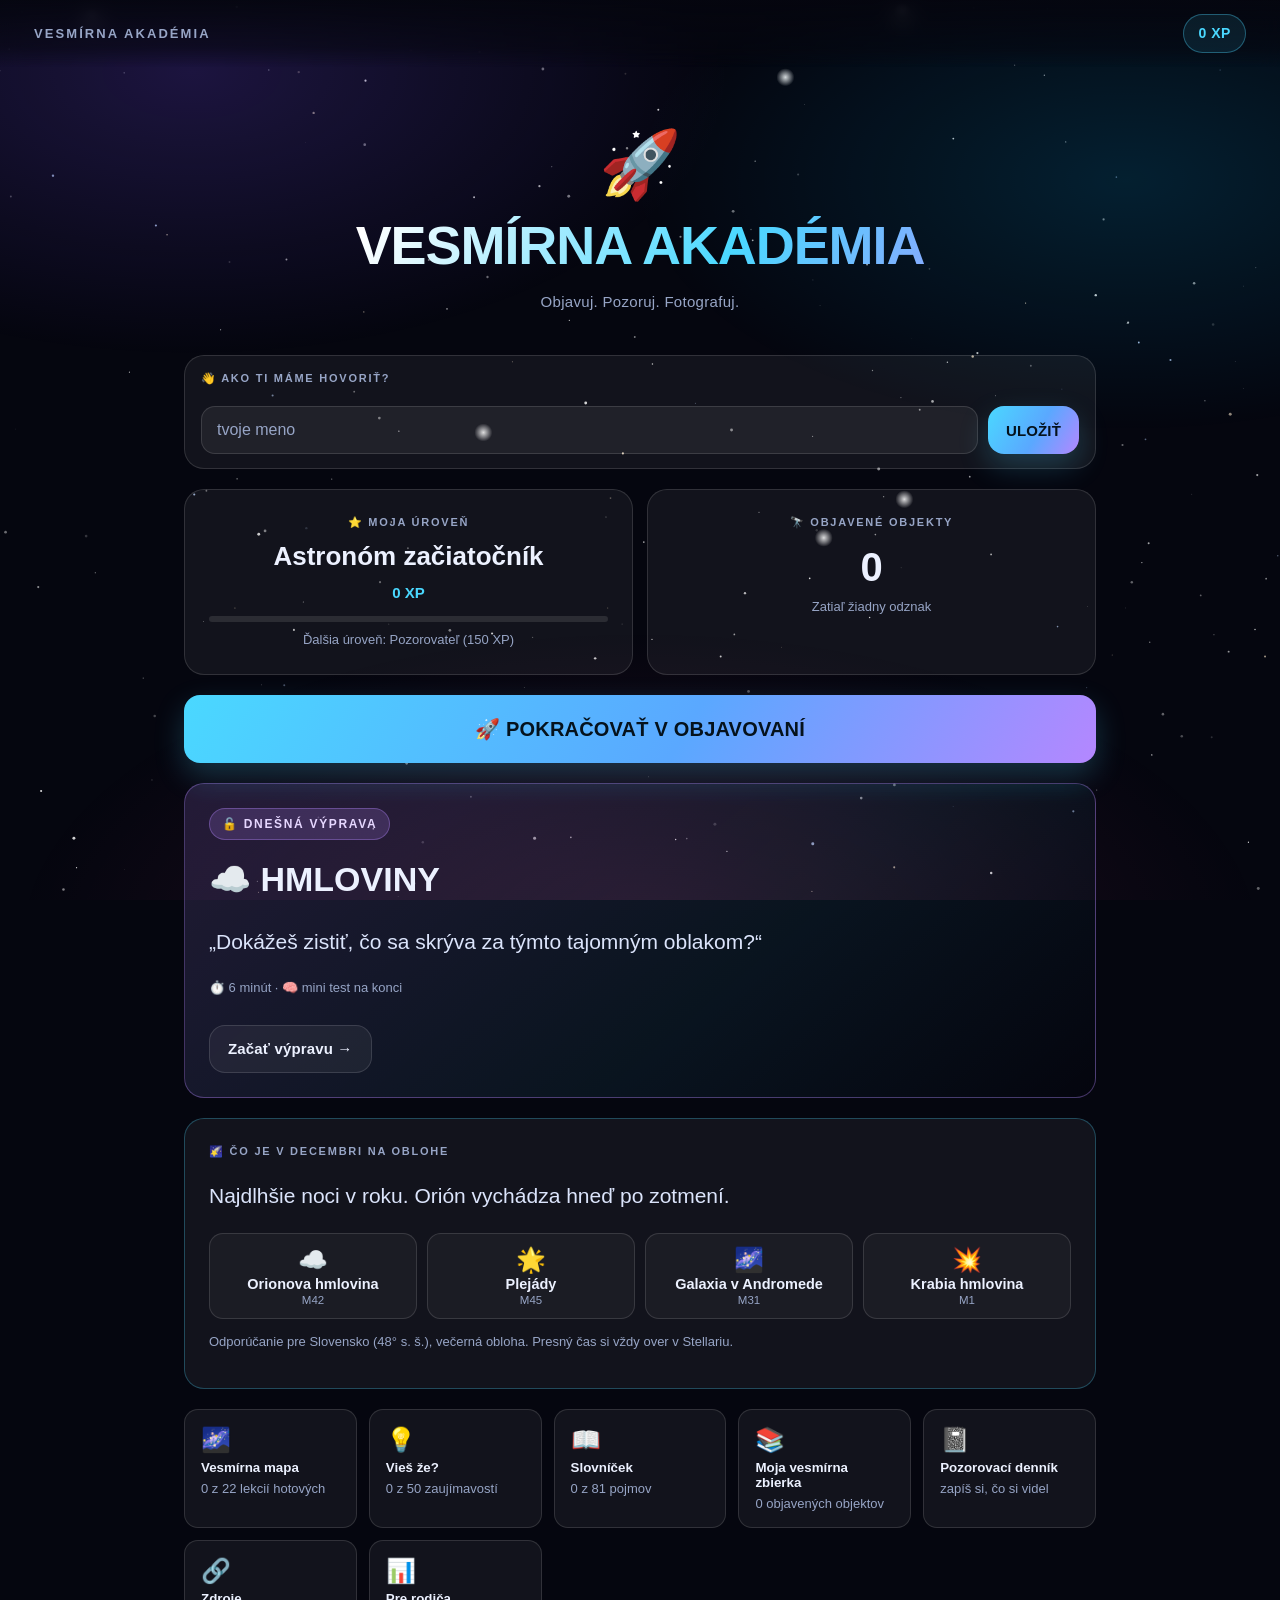
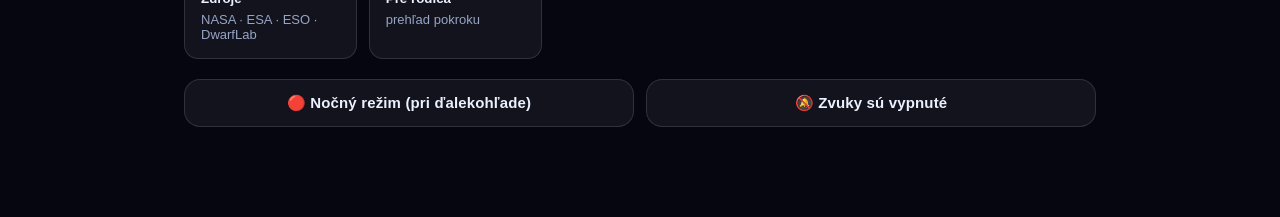
==== index.html @ 374ad366 "Add files via upload" ====
<!DOCTYPE html>
<html lang="sk">
<head>
  <meta charset="UTF-8">
  <meta name="viewport" content="width=device-width, initial-scale=1, viewport-fit=cover">
  <meta name="theme-color" content="#060812">
  <title>🚀 Vesmírna akadémia</title>
  <link rel="stylesheet" href="style.css">
  <link rel="icon" href="data:image/svg+xml,<svg xmlns='http://www.w3.org/2000/svg' viewBox='0 0 100 100'><text y='.9em' font-size='90'>🚀</text></svg>">
</head>
<body>

  <!-- Hviezdne pozadie (kreslí sa raz, výkonovo nenáročné) -->
  <canvas id="starfield" aria-hidden="true"></canvas>
  <div class="nebula-glow" aria-hidden="true"></div>

  <!-- Horná lišta -->
  <header class="topbar" id="topbar">
    <button class="topbar__back" id="btnBack" aria-label="Späť">←</button>
    <div class="topbar__title" id="topbarTitle">VESMÍRNA AKADÉMIA</div>
    <div class="topbar__xp" id="topbarXp"><span id="topbarXpValue">0</span> XP</div>
  </header>

  <!-- Progress bar lekcie -->
  <div class="progress" id="progress" hidden>
    <div class="progress__fill" id="progressFill"></div>
  </div>

  <!-- Sem sa vykresľujú všetky obrazovky -->
  <main id="app"></main>

  <!-- Vrstva pre odznaky / oznámenia -->
  <div id="overlay" class="overlay" hidden></div>
  <div id="toasts" class="toasts" aria-live="polite"></div>

  <!-- Dáta (obsah) -->
  <script src="data/images.js"></script>
  <script src="data/objects.js"></script>
  <script src="data/facts.js"></script>
  <script src="data/terms.js"></script>
  <script src="data/sims.js"></script>
  <script src="data/lessons.js"></script>
  <!-- Aplikácia (logika) -->
  <script src="sim-engine.js"></script>
  <script src="app.js"></script>
</body>
</html>
---- style.css ----
/* =============================================================================
   VESMÍRNA AKADÉMIA – štýly
   Sekcie: 1) základ  2) pozadie  3) lišta  4) komponenty  5) obrazovky
           6) animácie  7) responzivita
   ========================================================================== */

/* ------------------------------ 1) ZÁKLAD -------------------------------- */
:root{
  --bg:        #05060f;
  --bg-2:      #0a1024;
  --panel:     rgba(255,255,255,.055);
  --panel-2:   rgba(255,255,255,.09);
  --stroke:    rgba(255,255,255,.13);
  --stroke-2:  rgba(255,255,255,.28);
  --text:      #ecf1ff;
  --muted:     #97a5c6;
  --accent:    #4ad8ff;
  --accent-2:  #b487ff;
  --pink:      #ff6aa8;
  --good:      #48e08a;
  --warn:      #ffb454;
  --radius:    20px;
  --radius-sm: 14px;
  --shadow:    0 18px 50px rgba(0,0,0,.55);
  --font: "Inter", "SF Pro Display", -apple-system, BlinkMacSystemFont, "Segoe UI",
          "Helvetica Neue", Arial, sans-serif;
}

*{ box-sizing:border-box; }
html,body{ margin:0; padding:0; }
html{ -webkit-text-size-adjust:100%; }

body{
  min-height:100vh;
  background:var(--bg);
  color:var(--text);
  font-family:var(--font);
  font-size:17px;
  line-height:1.5;
  -webkit-font-smoothing:antialiased;
  overflow-x:hidden;
}

button{ font-family:inherit; color:inherit; cursor:pointer; }
img{ max-width:100%; display:block; }

/* ------------------------------ 2) POZADIE ------------------------------- */
#starfield{
  position:fixed; inset:0; width:100%; height:100%;
  z-index:-2; pointer-events:none;
}
.nebula-glow{
  position:fixed; inset:0; z-index:-1; pointer-events:none;
  background:
    radial-gradient(60% 45% at 15% 8%,  rgba(120,80,255,.20), transparent 70%),
    radial-gradient(55% 40% at 88% 20%, rgba(0,190,255,.14),  transparent 70%),
    radial-gradient(70% 50% at 50% 105%,rgba(255,80,160,.13), transparent 70%);
  animation:glowDrift 24s ease-in-out infinite alternate;
}
@keyframes glowDrift{ from{ transform:translate3d(0,0,0) } to{ transform:translate3d(0,-18px,0) } }

/* ------------------------------ 3) LIŠTA -------------------------------- */
.topbar{
  position:sticky; top:0; z-index:30;
  display:flex; align-items:center; gap:12px;
  padding:14px clamp(16px,4vw,34px);
  background:linear-gradient(180deg, rgba(5,6,15,.92), rgba(5,6,15,.55) 70%, transparent);
  backdrop-filter:blur(10px);
}
.topbar__back{
  width:40px; height:40px; flex:0 0 auto;
  border:1px solid var(--stroke); border-radius:12px;
  background:var(--panel); font-size:19px; line-height:1;
  transition:transform .15s ease, background .15s ease;
}
.topbar__back:hover{ background:var(--panel-2); transform:translateX(-2px); }
.topbar__back[hidden]{ display:none; }
.topbar__title{
  flex:1 1 auto; font-size:13px; font-weight:700;
  letter-spacing:.16em; color:var(--muted); text-transform:uppercase;
  white-space:nowrap; overflow:hidden; text-overflow:ellipsis;
}
.topbar__xp{
  flex:0 0 auto; font-weight:800; font-size:14px; letter-spacing:.04em;
  padding:8px 14px; border-radius:999px;
  border:1px solid rgba(74,216,255,.35);
  background:rgba(74,216,255,.10); color:var(--accent);
}
.topbar__xp.pop{ animation:xpPop .55s cubic-bezier(.2,1.6,.4,1); }
@keyframes xpPop{ 0%{transform:scale(1)} 40%{transform:scale(1.22)} 100%{transform:scale(1)} }

.progress{
  position:sticky; top:68px; z-index:29;
  height:4px; margin:0 clamp(16px,4vw,34px) 6px;
  background:rgba(255,255,255,.09); border-radius:999px; overflow:hidden;
}
.progress__fill{
  height:100%; width:0;
  background:linear-gradient(90deg,var(--accent),var(--accent-2));
  border-radius:999px; transition:width .45s cubic-bezier(.4,0,.2,1);
}

/* ------------------------------ 4) LAYOUT ------------------------------- */
#app{
  max-width:980px; margin:0 auto;
  padding:8px clamp(16px,4vw,34px) 90px;
}
.screen{ animation:screenIn .45s cubic-bezier(.2,.8,.2,1) both; }
@keyframes screenIn{ from{opacity:0; transform:translateY(18px)} to{opacity:1; transform:none} }

.stack{ display:grid; gap:20px; }
.center{ text-align:center; }

/* --- typografia --- */
h1,h2,h3{ margin:0; line-height:1.15; }
.h-hero{
  font-size:clamp(30px,6.5vw,54px); font-weight:900; letter-spacing:-.02em;
  background:linear-gradient(120deg,#fff 20%,var(--accent) 60%,var(--accent-2));
  -webkit-background-clip:text; background-clip:text; color:transparent;
}
.h-step{ font-size:clamp(23px,4.6vw,34px); font-weight:800; letter-spacing:-.01em; }
.sub{ color:var(--muted); font-size:15px; letter-spacing:.02em; }
.lead{ font-size:clamp(17px,2.4vw,21px); color:#dbe4fb; }
.eyebrow{
  font-size:12px; font-weight:800; letter-spacing:.2em; text-transform:uppercase;
  color:var(--accent);
}

/* --- panel / karta --- */
.panel{
  background:var(--panel); border:1px solid var(--stroke);
  border-radius:var(--radius); padding:clamp(16px,3vw,24px);
  backdrop-filter:blur(8px);
}
.panel--tight{ padding:14px 16px; }

/* --- tlačidlá --- */
.btn{
  display:inline-flex; align-items:center; justify-content:center; gap:10px;
  width:100%; min-height:60px; padding:16px 22px;
  font-size:17px; font-weight:800; letter-spacing:.01em;
  border:0; border-radius:16px;
  background:linear-gradient(120deg,var(--accent),#5aa8ff 55%,var(--accent-2));
  color:#05121c;
  box-shadow:0 12px 30px rgba(74,216,255,.22);
  transition:transform .15s ease, box-shadow .2s ease, filter .2s ease;
}
.btn:hover{ transform:translateY(-2px); box-shadow:0 16px 38px rgba(74,216,255,.32); }
.btn:active{ transform:translateY(0) scale(.99); }
.btn--ghost{
  background:var(--panel); color:var(--text);
  border:1px solid var(--stroke); box-shadow:none;
}
.btn--ghost:hover{ background:var(--panel-2); box-shadow:none; }
.btn--small{ min-height:48px; font-size:15px; padding:12px 18px; width:auto; }
.btn--wide{ font-size:clamp(17px,2.4vw,20px); min-height:68px; }

/* --- odpoveďové tlačidlá --- */
.answers{ display:grid; gap:12px; }
.answers--2{ grid-template-columns:1fr 1fr; }
@media (max-width:520px){ .answers--2{ grid-template-columns:1fr; } }
.answer{
  display:flex; align-items:center; gap:14px; text-align:left;
  width:100%; min-height:66px; padding:14px 18px;
  border:1.5px solid var(--stroke); border-radius:var(--radius-sm);
  background:var(--panel); font-size:17px; font-weight:600;
  transition:transform .14s ease, border-color .2s, background .2s;
}
.answer:hover:not(.is-locked){ transform:translateY(-2px); border-color:var(--stroke-2); background:var(--panel-2); }
.answer__icon{ font-size:26px; line-height:1; }
.answer.is-correct{ border-color:rgba(72,224,138,.85); background:rgba(72,224,138,.14); }
.answer.is-wrong{ border-color:rgba(255,110,110,.8); background:rgba(255,110,110,.12); animation:shake .38s; }
.answer.is-locked{ cursor:default; }
.answer.is-dim{ opacity:.45; }
@keyframes shake{
  0%,100%{transform:translateX(0)} 25%{transform:translateX(-7px)}
  50%{transform:translateX(6px)} 75%{transform:translateX(-3px)}
}

/* --- fotografia + credit --- */
.photo{
  position:relative; margin:0; overflow:hidden;
  border-radius:var(--radius); border:1px solid var(--stroke);
  background:#05070f; aspect-ratio:16/10;
  width:100%; margin-inline:auto;
  max-height:min(52vh,470px);          /* aby fotka nezabrala celú obrazovku */
  box-shadow:var(--shadow);
}
.photo svg, .photo img{
  position:absolute; inset:0; width:100%; height:100%; object-fit:cover;
}
.photo img{ opacity:0; transition:opacity .6s ease; }
.photo.has-photo img{ opacity:1; }
.photo--tall{ aspect-ratio:4/3; }
.photo--square{ aspect-ratio:1/1; }
.photo__credit{
  position:absolute; left:0; right:0; bottom:0; z-index:2;
  padding:22px 14px 9px; font-size:11px; line-height:1.35; color:#b9c6e4;
  background:linear-gradient(transparent, rgba(3,5,12,.85));
  text-align:right;
}
.photo__credit a{ color:#cfe0ff; text-decoration:none; border-bottom:1px dotted rgba(255,255,255,.4); }
/* credit patrí len skutočnej fotografii; inak označíme obrázok ako ilustráciu */
.photo__credit{ display:none; }
.photo.has-photo .photo__credit{ display:block; }
.photo__illu{
  position:absolute; right:10px; bottom:8px; z-index:2;
  font-size:10.5px; letter-spacing:.08em; text-transform:uppercase; color:#7f8ca8;
}
.photo.has-photo .photo__illu{ display:none; }
.photo__label{
  position:absolute; top:12px; left:12px; z-index:2;
  padding:6px 12px; border-radius:999px; font-size:12px; font-weight:800; letter-spacing:.1em;
  background:rgba(5,8,18,.7); border:1px solid var(--stroke); backdrop-filter:blur(6px);
}

/* --- feedback bublina --- */
.feedback{
  border-radius:var(--radius-sm); padding:16px 18px;
  border:1px solid var(--stroke); background:var(--panel);
  animation:screenIn .35s both;
}
.feedback--ok{ border-color:rgba(72,224,138,.5); background:rgba(72,224,138,.10); }
.feedback--no{ border-color:rgba(255,180,84,.45); background:rgba(255,180,84,.10); }
.feedback__title{ font-size:21px; font-weight:900; margin-bottom:4px; }

/* ------------------------------ 5) OBRAZOVKY ---------------------------- */

/* --- domov --- */
.hero{ padding:clamp(18px,4vw,40px) 0 6px; text-align:center; }
.hero__rocket{ font-size:clamp(44px,10vw,66px); animation:float 5s ease-in-out infinite; display:inline-block; }
@keyframes float{ 0%,100%{transform:translateY(0)} 50%{transform:translateY(-10px)} }

.stats{ display:grid; grid-template-columns:1fr 1fr; gap:14px; }
.stat{ text-align:center; }
.stat__label{ font-size:11px; font-weight:800; letter-spacing:.16em; color:var(--muted); text-transform:uppercase; }
.stat__value{ font-size:clamp(20px,3.4vw,26px); font-weight:900; margin-top:6px; }
.stat__value small{ font-size:14px; color:var(--muted); font-weight:700; }
.levelbar{ height:6px; margin-top:12px; border-radius:999px; background:rgba(255,255,255,.1); overflow:hidden; }
.levelbar span{ display:block; height:100%; background:linear-gradient(90deg,var(--accent),var(--accent-2)); transition:width .8s ease; }

.mission-card{
  position:relative; overflow:hidden;
  border:1px solid rgba(180,135,255,.35);
  background:linear-gradient(140deg, rgba(180,135,255,.16), rgba(74,216,255,.07) 60%, transparent);
}
.mission-card__badge{
  display:inline-flex; align-items:center; gap:8px;
  font-size:12px; font-weight:800; letter-spacing:.14em; text-transform:uppercase;
  color:#e6d7ff; padding:6px 12px; border-radius:999px;
  background:rgba(180,135,255,.18); border:1px solid rgba(180,135,255,.35);
}
.mission-card__title{ font-size:clamp(24px,5vw,34px); font-weight:900; margin:14px 0 6px; }
.mission-card.is-done{ border-color:rgba(72,224,138,.4); }

.tiles{ display:grid; grid-template-columns:repeat(auto-fit,minmax(150px,1fr)); gap:12px; }
.tile{
  display:flex; flex-direction:column; align-items:flex-start; gap:6px;
  padding:16px; text-align:left;
  border:1px solid var(--stroke); border-radius:var(--radius-sm); background:var(--panel);
  transition:transform .15s, background .2s;
}
.tile:hover{ transform:translateY(-3px); background:var(--panel-2); }
.tile__icon{ font-size:24px; }
.tile__name{ font-weight:800; }
.tile__meta{ font-size:13px; color:var(--muted); }

.tile--locked{ opacity:.62; cursor:default; border-style:dashed; }
.tile--locked:hover{ transform:none; background:var(--panel); }

/* --- vesmírna mapa (cesta akadémiou) --- */
.path{ display:grid; gap:12px; position:relative; }
.path__item{
  display:grid; grid-template-columns:auto 1fr auto; align-items:center; gap:16px;
  text-align:left; padding:16px; border-radius:var(--radius);
  border:1px solid var(--stroke); background:var(--panel);
  transition:transform .15s, background .2s, border-color .2s;
}
.path__item:hover{ transform:translateY(-2px); background:var(--panel-2); border-color:var(--stroke-2); }
.path__item.is-done{ border-color:rgba(72,224,138,.35); }
.path__dot{
  width:52px; height:52px; flex:0 0 auto; display:grid; place-items:center;
  border-radius:16px; font-size:25px;
  background:rgba(255,255,255,.07); border:1px solid var(--stroke);
}
.path__title{ font-weight:900; font-size:18px; letter-spacing:.01em; }
.path__teaser{ font-size:14.5px; color:#c7d2ec; margin-top:2px; }
.path__meta{ font-size:12.5px; color:var(--muted); margin-top:6px; }
.path__go{ font-size:19px; color:var(--accent); }

/* --- SLOVNÍČEK: karty pojmov --- */
.terms{ display:grid; gap:12px; }
.terms--grid{ grid-template-columns:repeat(auto-fit,minmax(320px,1fr)); align-items:start; }
.term{ padding:16px 18px; }
.term__head{ display:flex; align-items:flex-start; gap:13px; }
.term__icon{ font-size:26px; line-height:1.1; }
.term__name{ display:block; font-weight:900; font-size:17.5px; }
.term__short{ display:block; font-size:13.5px; color:var(--accent); margin-top:1px; }
.term__text{ margin:11px 0 0; font-size:15.5px; color:#d6dff5; }
.term__warn{
  margin:10px 0 0; padding:9px 12px; border-radius:10px; font-size:14.5px; color:#ffe0b8;
  background:rgba(255,180,84,.10); border-left:3px solid var(--warn);
}
.term--locked{ opacity:.5; border-style:dashed; }
.term--locked .term__short{ color:var(--muted); }

/* porovnávacia dvojica v karte pojmu (málo vs. veľa) */
.termcmp{ display:grid; grid-template-columns:1fr 1fr; gap:12px; margin-top:13px; }
.termcmp__label{
  font-family:inherit; font-size:11.5px; font-weight:800; letter-spacing:.1em;
  text-transform:uppercase; color:var(--muted); margin-bottom:6px;
}
.termcmp__note{ font-size:13.5px; color:#c6d2ee; margin-top:7px; }
.photo--mini{ aspect-ratio:16/10; max-height:150px; border-radius:12px; box-shadow:none; }

/* filtračné čipy v slovníčku */
.chips{ display:flex; flex-wrap:wrap; gap:8px; }
.chip{
  padding:8px 14px; border-radius:999px; font-size:13.5px; font-weight:700;
  border:1px solid var(--stroke); background:var(--panel); color:#c7d3ee;
  transition:background .2s, border-color .2s, color .2s;
}
.chip:hover{ background:var(--panel-2); }
.chip.is-on{
  border-color:rgba(74,216,255,.5); background:rgba(74,216,255,.12); color:var(--accent);
}

/* --- VIEŠ ŽE? – karta v lekcii --- */
.factcard{
  text-align:center; overflow:hidden; position:relative;
  border-color:rgba(255,180,84,.35);
  background:linear-gradient(155deg, rgba(255,180,84,.14), rgba(180,135,255,.10) 60%, rgba(255,255,255,.03));
}
.factcard__label{
  font-size:12px; font-weight:900; letter-spacing:.2em; text-transform:uppercase; color:var(--warn);
}
.factcard__icon{ font-size:54px; margin:10px 0 4px; animation:float 4.5s ease-in-out infinite; }
.factcard__title{ font-size:clamp(21px,3.6vw,28px); font-weight:900; }
.factcard__text{ font-size:clamp(16px,2.3vw,19px); color:#e6ecfb; margin:12px auto 0; max-width:52ch; }
.factcard__src{
  display:inline-block; margin-top:16px; font-size:12.5px; color:#cfe0ff;
  text-decoration:none; border-bottom:1px dotted rgba(255,255,255,.35);
}

/* --- VIEŠ ŽE? – zbierka --- */
.factgrid{ display:grid; grid-template-columns:repeat(auto-fit,minmax(240px,1fr)); gap:14px; align-items:start; }
.factmini__icon{ font-size:30px; }
.factmini__title{ font-weight:900; margin:6px 0 4px; }
.factmini__text{ font-size:14.5px; color:#cbd6ee; margin:0; }
.factmini.is-locked{ opacity:.5; border-style:dashed; }

/* --- postup krok za krokom --- */
.howto{ display:grid; gap:10px; }
.howto__row{
  display:grid; grid-template-columns:auto auto 1fr; align-items:start; gap:14px;
  padding:16px; border-radius:var(--radius-sm);
  border:1px solid var(--stroke); background:var(--panel);
}
.howto__num{
  width:28px; height:28px; display:grid; place-items:center; border-radius:9px;
  font-size:13px; font-weight:900; color:#05121c;
  background:linear-gradient(120deg,var(--accent),var(--accent-2));
}
.howto__icon{ font-size:23px; line-height:1.1; }
.howto__title{ font-weight:800; }
.howto__text{ font-size:14.5px; color:#c9d4ee; }

/* --- animácia: obloha sa točí okolo pólu --- */
.skyrot{ margin-top:14px; padding-top:16px; border-top:1px dashed rgba(255,255,255,.12); text-align:center; }
.skyrot__dome{
  position:relative; width:min(74%,260px); aspect-ratio:1/1; margin:0 auto;
  border-radius:50%; overflow:hidden;
  border:1px solid var(--stroke);
  background:radial-gradient(circle at 50% 50%, rgba(74,216,255,.10), rgba(5,7,16,.9) 70%);
}
.skyrot__spin{ position:absolute; inset:0; animation:spin 22s linear infinite; }
@keyframes spin{ to{ transform:rotate(360deg) } }
.skyrot__star{ position:absolute; border-radius:50%; background:#fff; }
.skyrot__pole{
  position:absolute; left:50%; top:50%; transform:translate(-50%,-50%);
  font-size:22px; filter:drop-shadow(0 0 12px rgba(255,255,255,.7));
}
.skyrot__caption{ font-size:13.5px; color:var(--muted); margin:12px auto 0; max-width:44ch; }

/* --- karty typov hmlovín (flip) --- */
.kinds{ display:grid; grid-template-columns:repeat(auto-fit,minmax(190px,1fr)); gap:14px; }
/* dve karty vedľa seba (napr. AZ vs. EQ režim) môžu byť širšie */
.kinds--wide{ grid-template-columns:repeat(auto-fit,minmax(260px,1fr)); }
.kinds--wide .kind__inner{ aspect-ratio:4/3; }
.kind{ perspective:1200px; background:none; border:0; padding:0; }
.kind__inner{
  position:relative; width:100%; aspect-ratio:3/4;
  transform-style:preserve-3d; transition:transform .6s cubic-bezier(.3,.9,.3,1);
}
.kind.is-flipped .kind__inner{ transform:rotateY(180deg); }
.kind__face{
  position:absolute; inset:0; backface-visibility:hidden; overflow:hidden;
  border:1px solid var(--stroke); border-radius:var(--radius); background:#070a16;
  display:flex; flex-direction:column; justify-content:flex-end;
}
.kind__face--back{
  transform:rotateY(180deg); justify-content:center; text-align:center;
  padding:18px; background:linear-gradient(160deg,rgba(255,255,255,.09),rgba(255,255,255,.02));
}
/* fotografia, ktorá vyplní celú kartu/plochu */
.photo--fill{
  position:absolute; inset:0; width:100%; height:100%;
  aspect-ratio:auto; max-height:none; border:0; border-radius:0; box-shadow:none;
}
.pick .photo, .card-obj .photo{ max-height:none; }
.kind__caption{
  position:relative; z-index:2; padding:16px 14px;
  background:linear-gradient(transparent,rgba(4,6,14,.9) 55%);
}
.kind__icon{ font-size:26px; }
.kind__name{ font-size:19px; font-weight:900; }
.kind__short{ font-size:13.5px; color:#c6d2ee; }
.kind__text{ font-size:15px; color:#dfe7fb; }
.kind__flip{ font-size:11px; letter-spacing:.14em; color:var(--muted); margin-top:10px; text-transform:uppercase; }
.kind.is-seen .kind__face--front{ border-color:rgba(74,216,255,.45); }

/* --- výber obrázka --- */
.picks{ display:grid; grid-template-columns:repeat(auto-fit,minmax(180px,1fr)); gap:14px; }
.pick{ position:relative; padding:0; border:0; background:none; border-radius:var(--radius); }
.pick .photo{ aspect-ratio:1/1; transition:transform .18s, box-shadow .2s; }
.pick:hover:not(.is-locked) .photo{ transform:translateY(-4px) scale(1.015); }
.pick.is-correct .photo{ border-color:var(--good); box-shadow:0 0 0 3px rgba(72,224,138,.35), var(--shadow); }
.pick.is-wrong .photo{ border-color:#ff7b7b; box-shadow:0 0 0 3px rgba(255,110,110,.3); }
.pick.is-dim{ opacity:.42; }
.pick__tag{
  position:absolute; z-index:3; top:10px; left:10px;
  width:34px; height:34px; display:grid; place-items:center;
  border-radius:10px; font-weight:900;
  background:rgba(5,8,18,.75); border:1px solid var(--stroke);
}

/* --- wow --- */
.wow{
  position:relative; overflow:hidden; text-align:center;
  border:1px solid rgba(255,106,168,.35);
  background:linear-gradient(150deg, rgba(255,106,168,.18), rgba(180,135,255,.12) 55%, rgba(74,216,255,.08));
  padding:clamp(24px,5vw,44px) clamp(18px,4vw,34px);
}
.wow__title{ font-size:clamp(30px,7vw,50px); font-weight:900; letter-spacing:-.02em; }
.wow__line{ font-size:clamp(18px,2.8vw,24px); margin-top:18px; opacity:0; animation:screenIn .6s both; }
.wow__punch{
  font-size:clamp(21px,3.4vw,29px); font-weight:900; margin-top:22px;
  color:#fff; text-shadow:0 0 28px rgba(255,106,168,.55);
}

/* --- porovnanie oko/foto --- */
.compare{ display:grid; grid-template-columns:1fr 1fr; gap:14px; }
.compare__col{ display:grid; gap:10px; }
.compare__head{ display:flex; align-items:center; gap:10px; font-weight:800; }
.compare__head span:first-child{ font-size:24px; }
.compare__note{ font-size:14.5px; color:#cfd9f2; }
.eye-view{
  position:relative; aspect-ratio:16/10; border-radius:var(--radius);
  border:1px solid var(--stroke); overflow:hidden; background:#04060d;
}
.eye-view::after{
  content:''; position:absolute; inset:0;
  background:radial-gradient(closest-side at 50% 50%, rgba(200,220,255,.16), transparent 72%);
}
.eye-view__dot{ position:absolute; width:2px; height:2px; border-radius:50%; background:#dfe8ff; }

/* --- misia --- */
.mission__grid{ display:grid; grid-template-columns:1fr; gap:16px; }
.factlist{ display:grid; gap:0; margin:0; }
.factlist div{
  display:flex; justify-content:space-between; gap:14px;
  padding:11px 0; border-bottom:1px dashed rgba(255,255,255,.1);
  font-size:15.5px;
}
.factlist div:last-child{ border-bottom:0; }
.factlist dt{ color:var(--muted); }
.factlist dd{ margin:0; font-weight:700; text-align:right; }
.task{
  display:flex; align-items:center; gap:14px; padding:14px 16px;
  border:1px solid var(--stroke); border-radius:var(--radius-sm); background:var(--panel);
}
.task__icon{ font-size:22px; }

/* --- ilustrácia kolobehu hmlovina → hviezda → hmlovina --- */
.cycle{
  display:flex; align-items:center; justify-content:space-between; gap:6px;
  margin-top:6px; padding:16px 6px 6px;
  border-top:1px dashed rgba(255,255,255,.12);
}
.cycle__node{ text-align:center; flex:1 1 0; }
.cycle__node span{ font-size:clamp(28px,6vw,40px); display:block; }
.cycle__node small{ display:block; margin-top:6px; font-size:12px; color:var(--muted); line-height:1.35; }
.cycle__arrow{
  flex:0 0 34px; height:2px; border-radius:2px;
  background:linear-gradient(90deg,transparent,var(--accent),transparent);
  background-size:200% 100%;
  animation:flow 2.4s linear infinite;
}
@keyframes flow{ from{background-position:100% 0} to{background-position:-100% 0} }

/* --- kvíz --- */
.quiz__count{ font-size:12px; font-weight:800; letter-spacing:.18em; color:var(--muted); text-transform:uppercase; }
.order{ display:grid; gap:10px; }
.order__slots{ display:grid; gap:8px; min-height:10px; }
.order__slot{
  display:flex; align-items:center; gap:12px; padding:12px 16px;
  border-radius:var(--radius-sm); border:1px solid rgba(74,216,255,.4);
  background:rgba(74,216,255,.09); font-weight:700; animation:screenIn .3s both;
}
.order__num{
  width:26px; height:26px; flex:0 0 auto; display:grid; place-items:center;
  border-radius:8px; background:rgba(255,255,255,.12); font-size:13px; font-weight:900;
}
.result{ text-align:center; }
.result__score{ font-size:clamp(44px,10vw,74px); font-weight:900; letter-spacing:-.03em; }
.result__score small{ font-size:.45em; color:var(--muted); }

/* --- zbierka --- */
.collection{ display:grid; grid-template-columns:repeat(auto-fit,minmax(220px,1fr)); gap:16px; }
.card-obj{ padding:0; border:0; background:none; text-align:left; }
.card-obj .photo{ aspect-ratio:4/3; transition:transform .18s; }
.card-obj:hover .photo{ transform:translateY(-4px); }
.card-obj__body{ padding:12px 4px 0; }
.card-obj__name{ font-weight:800; font-size:17px; }
.card-obj__meta{ font-size:13px; color:var(--muted); }
.empty{ text-align:center; color:var(--muted); padding:34px 16px; }
.badge-row{ display:flex; flex-wrap:wrap; gap:12px; }
.badge-chip{
  display:flex; align-items:center; gap:10px; padding:10px 16px;
  border-radius:999px; border:1px solid rgba(255,180,84,.4);
  background:rgba(255,180,84,.1); font-weight:800; font-size:14px;
}
.badge-chip--locked{ border-color:var(--stroke); background:var(--panel); color:var(--muted); font-weight:600; }

.photo-slot{
  display:grid; place-content:center; justify-items:center; gap:8px;
  aspect-ratio:16/10; max-height:min(38vh,300px);
  border:1.5px dashed var(--stroke-2); border-radius:var(--radius);
  color:var(--muted); font-size:14px; text-align:center; padding:16px;
}

/* --- zdroje --- */
.sources{ font-size:14px; color:var(--muted); }
.sources li{ margin-bottom:7px; }
.sources a{ color:#c2d4ff; }

/* --- overlay (odznak) --- */
[hidden]{ display:none !important; }
.overlay{
  position:fixed; inset:0; z-index:60; display:grid; place-items:center;
  padding:20px; background:rgba(3,5,12,.78); backdrop-filter:blur(8px);
  animation:fade .3s both;
}
@keyframes fade{ from{opacity:0} to{opacity:1} }
.unlock{
  max-width:420px; width:100%; text-align:center; padding:34px 26px;
  border-radius:26px; border:1px solid rgba(255,180,84,.4);
  background:linear-gradient(160deg,rgba(255,180,84,.16),rgba(180,135,255,.12) 60%,rgba(10,14,30,.9));
  animation:unlockIn .6s cubic-bezier(.2,1.5,.35,1) both;
}
@keyframes unlockIn{ from{opacity:0; transform:scale(.75) translateY(20px)} to{opacity:1; transform:none} }
.unlock__icon{
  font-size:72px; display:inline-block;
  filter:drop-shadow(0 0 26px rgba(255,180,84,.65));
  animation:badgeSpin 1.1s cubic-bezier(.2,1.3,.3,1) both;
}
@keyframes badgeSpin{ from{transform:rotate(-25deg) scale(.4)} to{transform:none} }
.unlock__label{ font-size:12px; letter-spacing:.2em; color:var(--warn); font-weight:800; text-transform:uppercase; }
.unlock__name{ font-size:29px; font-weight:900; margin:8px 0 6px; }

/* --- toasty (+XP) --- */
.toasts{
  position:fixed; z-index:70; right:16px; bottom:16px;
  display:grid; gap:8px; justify-items:end; pointer-events:none;
}
.toast{
  padding:11px 18px; border-radius:999px; font-weight:900; font-size:15px;
  background:rgba(74,216,255,.16); border:1px solid rgba(74,216,255,.45); color:#d8f6ff;
  animation:toastIn .35s cubic-bezier(.2,1.5,.4,1) both;
  backdrop-filter:blur(8px);
}
.toast.is-out{ animation:toastOut .35s both; }
@keyframes toastIn{ from{opacity:0; transform:translateY(14px) scale(.9)} to{opacity:1; transform:none} }
@keyframes toastOut{ to{opacity:0; transform:translateY(-8px)} }

/* -------------------- 5x) INTERAKTÍVNE ÚLOHY (SIMULÁTOR) ---------------- */
.sim{
  position:relative;
  border:1px solid var(--stroke);
  border-radius:var(--radius);
  overflow:hidden;
  background:#04050d;
  box-shadow:var(--shadow);
}
.sim__canvas{
  display:block;
  width:100%;
  aspect-ratio:16/10;
  max-height:min(52vh,460px);
}
.sim__target{
  position:absolute; left:0; right:0; bottom:0;
  padding:8px 14px;
  font-size:12.5px; letter-spacing:.03em;
  color:var(--muted);
  background:linear-gradient(to top, rgba(3,4,11,.85), rgba(3,4,11,0));
}

/* čísla pod náhľadom */
.simstats{
  display:grid;
  grid-template-columns:repeat(auto-fit,minmax(120px,1fr));
  gap:10px;
}
.simstat{
  background:var(--panel);
  border:1px solid var(--stroke);
  border-radius:var(--radius-sm);
  padding:10px 12px;
  text-align:center;
}
.simstat__label{ font-size:11.5px; text-transform:uppercase; letter-spacing:.06em; color:var(--muted); }
.simstat__value{ font-size:19px; font-weight:700; margin-top:2px; }

/* hodnotenie */
.simverdict{
  display:flex; align-items:center; gap:12px;
  padding:14px 16px;
  border-radius:var(--radius-sm);
  border:1px solid var(--stroke);
  background:var(--panel);
  font-size:15.5px;
  line-height:1.45;
}
.simverdict__icon{ font-size:26px; line-height:1; flex:0 0 auto; }
.simverdict.is-ok{   border-color:rgba(72,224,138,.45); background:rgba(72,224,138,.10); }
.simverdict.is-warn{ border-color:rgba(255,180,84,.40); background:rgba(255,180,84,.09); }

/* ovládače */
.simctrls{ display:grid; gap:14px; }
.simctrl{
  background:var(--panel);
  border:1px solid var(--stroke);
  border-radius:var(--radius-sm);
  padding:12px 14px 14px;
}
.simctrl__head{ display:flex; justify-content:space-between; align-items:baseline; gap:10px; margin-bottom:6px; }
.simctrl__label{ font-size:13px; text-transform:uppercase; letter-spacing:.06em; color:var(--muted); }
.simctrl__value{ font-size:19px; font-weight:700; color:var(--accent); font-variant-numeric:tabular-nums; }

.simrange{
  -webkit-appearance:none; appearance:none;
  width:100%; height:34px; margin:0;
  background:transparent; cursor:pointer;
}
.simrange::-webkit-slider-runnable-track{
  height:8px; border-radius:99px;
  background:linear-gradient(90deg, var(--accent-2), var(--accent));
  opacity:.75;
}
.simrange::-webkit-slider-thumb{
  -webkit-appearance:none; appearance:none;
  width:30px; height:30px; margin-top:-11px;
  border-radius:50%;
  background:#fff;
  border:3px solid var(--accent);
  box-shadow:0 4px 14px rgba(0,0,0,.5);
}
.simrange::-moz-range-track{
  height:8px; border-radius:99px;
  background:linear-gradient(90deg, var(--accent-2), var(--accent)); opacity:.75;
}
.simrange::-moz-range-thumb{
  width:26px; height:26px; border-radius:50%;
  background:#fff; border:3px solid var(--accent);
}
.simrange:focus-visible{ outline:2px solid var(--accent); outline-offset:4px; border-radius:99px; }

.simswitch{ display:flex; gap:8px; }
.simswitch__btn{
  flex:1;
  padding:12px 8px;
  font-size:17px; font-weight:700;
  border-radius:var(--radius-sm);
  border:1px solid var(--stroke);
  background:rgba(255,255,255,.04);
  transition:transform .15s, background .2s, border-color .2s;
}
.simswitch__btn:hover{ transform:translateY(-2px); }
.simswitch__btn.is-on{
  background:linear-gradient(135deg, rgba(74,216,255,.22), rgba(180,135,255,.22));
  border-color:var(--accent);
  color:#fff;
}

/* výzva */
.simgoal{
  padding:14px 16px;
  border-radius:var(--radius-sm);
  border:1px dashed var(--stroke-2);
  background:rgba(255,255,255,.03);
}
.simgoal__label{ font-size:12px; text-transform:uppercase; letter-spacing:.08em; color:var(--muted); margin-bottom:4px; }
.simgoal__text{ font-size:15.5px; line-height:1.45; }
.simgoal.is-done{
  border-style:solid;
  border-color:rgba(255,180,84,.6);
  background:rgba(255,180,84,.11);
  animation:goalPop .5s both;
}
@keyframes goalPop{ from{transform:scale(.96); opacity:.4} to{transform:none; opacity:1} }

/* ---------------------- 5z) NOVÉ OBRAZOVKY A PRVKY ---------------------- */

/* vynulovanie aplikácie */
.reset{ border-color:rgba(255,110,110,.28); }
.reset.is-armed{
  border-color:rgba(255,110,110,.6);
  background:rgba(255,110,110,.09);
  animation:screenIn .3s both;
}
.resetlist{ margin:10px 0 14px; padding-left:22px; }
.resetlist li{ font-size:15px; line-height:1.55; margin-bottom:5px; color:#e8d3d3; }
.btn--danger{
  background:linear-gradient(120deg,#ff7b6b,#ff4f6b);
  color:#2a0508;
  box-shadow:0 12px 30px rgba(255,90,110,.24);
}
.btn--danger:hover{ box-shadow:0 16px 38px rgba(255,90,110,.34); }

/* prepínače na domovskej obrazovke (nočný režim, zvuky) */
.homeswitches{ display:flex; gap:12px; flex-wrap:wrap; }
.homeswitches .btn{ flex:1 1 240px; }

/* meno / textové polia */
.namerow{ display:flex; gap:10px; flex-wrap:wrap; }
.nameinput{
  flex:1 1 200px;
  min-width:0;
  padding:13px 15px;
  font-family:inherit; font-size:16px;
  color:var(--text);
  background:rgba(255,255,255,.06);
  border:1px solid var(--stroke);
  border-radius:var(--radius-sm);
}
.nameinput::placeholder{ color:var(--muted); }
.nameinput:focus{ outline:none; border-color:var(--accent); background:rgba(255,255,255,.09); }
.journal__area{ width:100%; resize:vertical; line-height:1.5; }

/* rozcvička / tréning – odkiaľ otázka je */
.warm__from{
  font-size:12.5px; letter-spacing:.04em; text-transform:uppercase;
  color:var(--muted);
}

/* čo je dnes na oblohe */
.tonight{ border-color:rgba(74,216,255,.28); }
.tonight__row{
  display:grid;
  grid-template-columns:repeat(auto-fit,minmax(130px,1fr));
  gap:10px;
  margin:12px 0 4px;
}
.tonight__obj{
  display:grid; gap:2px;
  padding:12px 10px;
  text-align:center;
  border-radius:var(--radius-sm);
  border:1px solid var(--stroke);
  background:rgba(255,255,255,.04);
  transition:transform .15s, border-color .2s;
}
.tonight__obj:hover{ transform:translateY(-2px); border-color:var(--stroke-2); }
.tonight__obj.is-found{ border-color:rgba(72,224,138,.45); background:rgba(72,224,138,.08); }
.tonight__icon{ font-size:24px; }
.tonight__name{ font-weight:700; font-size:14.5px; }
.tonight__meta{ font-size:11.5px; color:var(--muted); }

/* pozorovací denník */
.chips{ display:flex; flex-wrap:wrap; gap:8px; }
.chip{
  padding:8px 13px;
  font-size:14px;
  border-radius:99px;
  border:1px solid var(--stroke);
  background:rgba(255,255,255,.04);
}
.chip.is-on{ border-color:var(--accent); background:rgba(74,216,255,.16); }
.jentry__head{ display:flex; justify-content:space-between; gap:10px; flex-wrap:wrap; }
.jentry__date{ font-size:12.5px; letter-spacing:.05em; color:var(--muted); text-transform:uppercase; }
.jentry__sky{ font-size:13.5px; }
.jentry__what{ font-size:18px; font-weight:700; margin-top:4px; }
.jentry__note{ margin:8px 0 0; font-size:15px; line-height:1.55; color:#dbe4f8; white-space:pre-wrap; }

/* prehľad pre rodiča */
.ptable{
  border:1px solid var(--stroke);
  border-radius:var(--radius-sm);
  overflow:hidden;
}
.ptable__row{
  display:grid;
  grid-template-columns:34px 1fr auto;
  gap:10px; align-items:center;
  padding:11px 14px;
  border-bottom:1px solid rgba(255,255,255,.06);
  font-size:15px;
}
.ptable__row:last-child{ border-bottom:0; }
.ptable__row.is-done{ background:rgba(72,224,138,.07); }
.ptable__n{ color:var(--muted); font-size:13px; }
.ptable__s{ font-weight:700; font-variant-numeric:tabular-nums; color:var(--accent); }

/* diplom */
.cert{
  padding:30px 26px;
  text-align:center;
  border-radius:var(--radius);
  border:2px solid rgba(255,214,120,.45);
  background:
    radial-gradient(circle at 50% 0%, rgba(255,214,120,.14), transparent 60%),
    rgba(255,255,255,.045);
  box-shadow:var(--shadow);
}
.cert__seal{ font-size:54px; line-height:1; }
.cert__eyebrow{ font-size:12px; letter-spacing:.22em; color:var(--warn); margin-top:8px; }
.cert__title{ font-size:24px; margin:8px 0 0; letter-spacing:.02em; }
.cert__for{ color:var(--muted); margin:14px 0 0; font-size:14px; }
.cert__name{
  font-size:32px; font-weight:800; margin:4px 0 12px;
  background:linear-gradient(90deg,var(--accent),var(--accent-2));
  -webkit-background-clip:text; background-clip:text; color:transparent;
}
.cert__body{ font-size:15.5px; line-height:1.6; color:#dbe4f8; margin:0 auto; max-width:44ch; }
.cert__row{ display:flex; justify-content:center; gap:20px; margin-top:18px; font-weight:700; }
.cert__date{ margin-top:14px; font-size:13px; color:var(--muted); }

@media print{
  #starfield, .nebula-glow, .topbar, .progress, .btn, .toasts{ display:none !important; }
  body{ background:#fff; color:#000; }
  .cert{ border-color:#b58900; background:#fff; box-shadow:none; }
  .cert__name{ -webkit-text-fill-color:#1a3f8f; color:#1a3f8f; }
  .cert__body, .sub{ color:#222; }
}

/* --------------------- 5n) NOČNÝ (ČERVENÝ) REŽIM -----------------------
   Pri ďalekohľade zničí biele svetlo displeja nočné videnie za sekundu.
   Červené takmer nie – preto sa celá appka prefarbí do červena a stmaví. */
body.night{ background:#000; }
body.night #app,
body.night .topbar,
body.night .toasts,
body.night #starfield,
body.night .nebula-glow{
  filter:saturate(0) sepia(1) hue-rotate(-38deg) saturate(5.5) brightness(.62);
}

/* --------------- 5y) „CHCEM VEDIEŤ VIAC“ (rozbaliteľné) ---------------- */
.more{
  border:1px solid var(--stroke);
  border-radius:var(--radius-sm);
  background:var(--panel);
  overflow:hidden;
}
.more__sum{
  list-style:none;
  cursor:pointer;
  padding:13px 16px;
  font-size:15px; font-weight:600;
  color:var(--accent);
  display:flex; align-items:center; gap:8px;
}
.more__sum::-webkit-details-marker{ display:none; }
.more__sum::after{
  content:'▾'; margin-left:auto; font-size:14px; color:var(--muted);
  transition:transform .2s;
}
.more[open] .more__sum::after{ transform:rotate(180deg); }
.more__sum:hover{ background:rgba(255,255,255,.04); }
.more__body{ padding:0 16px 14px; }
.more__body p{ margin:0 0 10px; font-size:15.5px; line-height:1.55; color:#dbe4f8; }
.more__body p:last-child{ margin-bottom:0; }
.more__list{ margin:0; padding:0 16px 14px 36px; }
.more__list li{ font-size:15px; line-height:1.5; margin-bottom:7px; color:#dbe4f8; }
.more__list li:last-child{ margin-bottom:0; }

/* --------------------------- 6) POMOCNÉ ANIMÁCIE ------------------------ */
.delay-1{ animation-delay:.10s } .delay-2{ animation-delay:.20s }
.delay-3{ animation-delay:.30s } .delay-4{ animation-delay:.40s }
.pulse{ animation:pulse 2.4s ease-in-out infinite; }
@keyframes pulse{ 0%,100%{opacity:.55} 50%{opacity:1} }

@media (prefers-reduced-motion: reduce){
  *{ animation-duration:.001s !important; transition-duration:.001s !important; }
}

/* --------------------------- 7) RESPONZIVITA ---------------------------- */
@media (max-width:640px){
  body{ font-size:16px; }
  #app{ padding-bottom:70px; }
  .stats{ grid-template-columns:1fr; }
  .compare{ grid-template-columns:1fr; }
  .kinds{ grid-template-columns:1fr 1fr; }
  .kind__name{ font-size:16px; }
  .kind__short{ font-size:12.5px; }
  .picks{ grid-template-columns:1fr 1fr; }
  .progress{ top:64px; }
  .path__item{ grid-template-columns:auto 1fr; gap:12px; }
  .path__go{ display:none; }
  .path__dot{ width:44px; height:44px; font-size:21px; }
  .howto__row{ grid-template-columns:auto 1fr; }
  .howto__icon{ display:none; }
  .kinds--wide{ grid-template-columns:1fr; }
  .kinds--wide .kind__inner{ aspect-ratio:16/10; }
  .terms--grid{ grid-template-columns:1fr; }
  .photo--mini{ max-height:110px; }
  .simstats{ grid-template-columns:1fr 1fr; }
  .ptable__row{ font-size:14px; padding:10px 11px; }
  .cert{ padding:24px 16px; }
  .cert__name{ font-size:26px; }
  .cert__title{ font-size:20px; }
  .tonight__row{ grid-template-columns:1fr 1fr; }
  .simstat__value{ font-size:17px; }
  .sim__canvas{ aspect-ratio:4/3; }
}
@media (min-width:900px){
  .mission__grid{ grid-template-columns:1.15fr 1fr; align-items:start; }
}
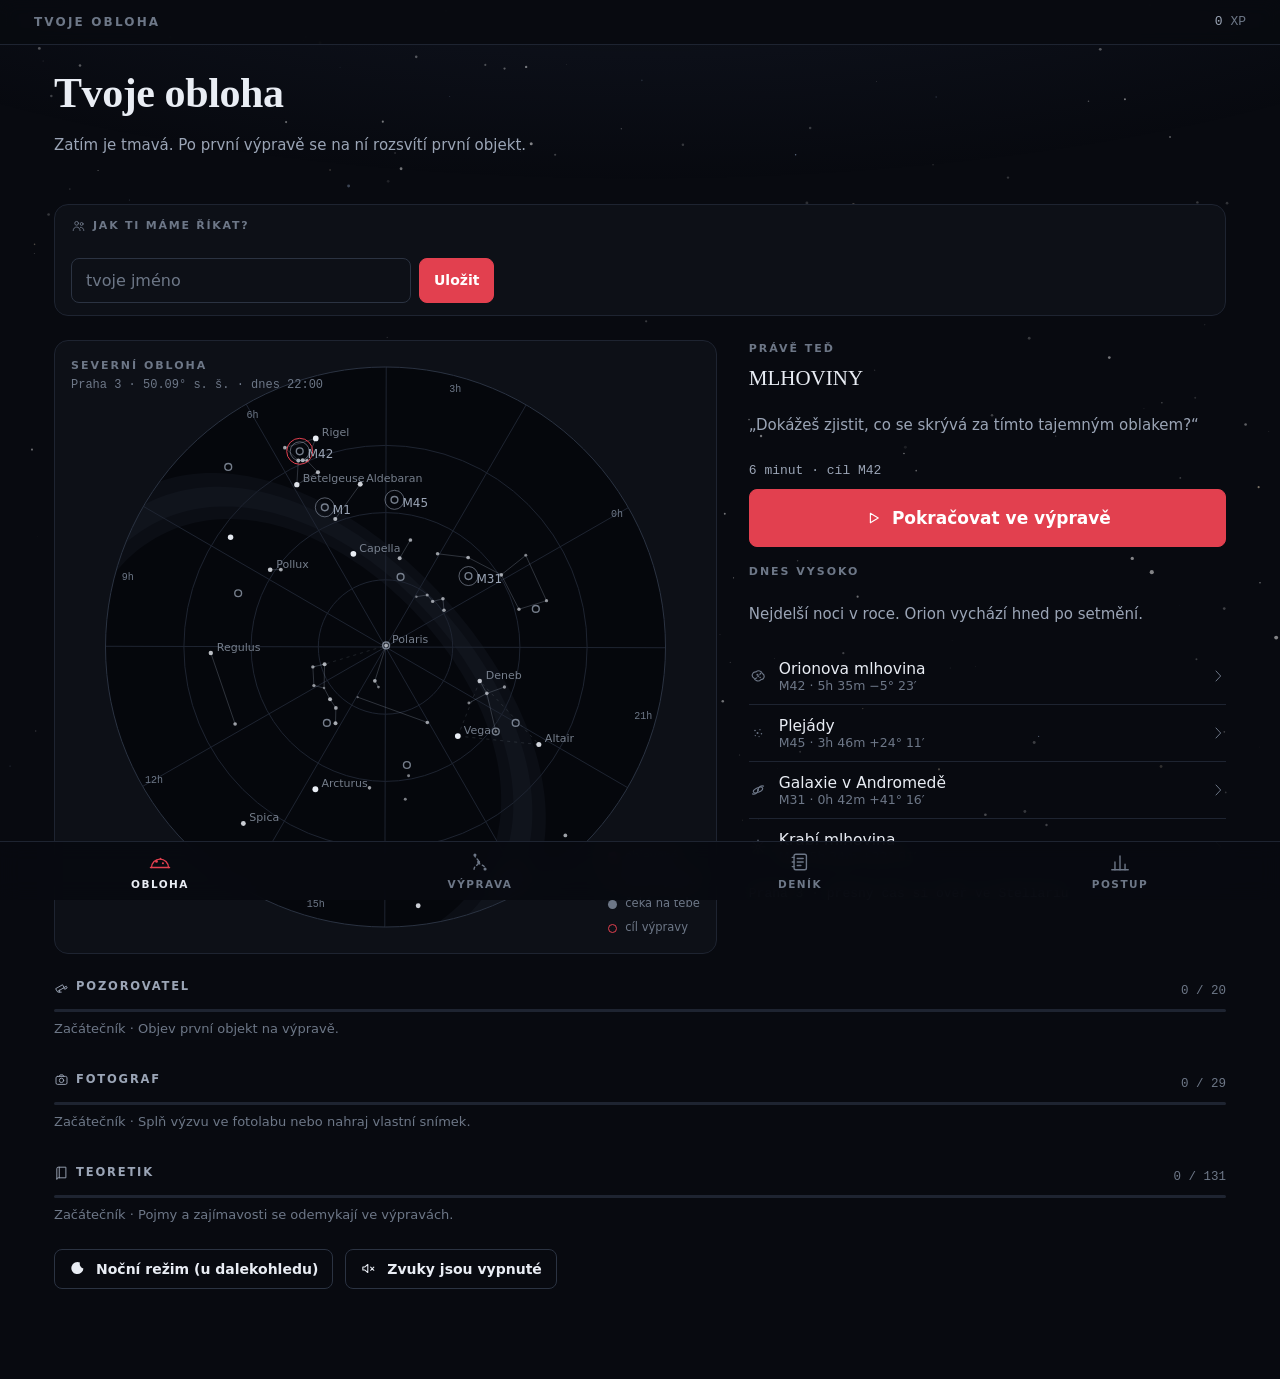
==== commit 74350919: "Add files via upload" ====
--- a/index.html
+++ b/index.html
@@ -1,46 +1,49 @@
 <!DOCTYPE html>
-<html lang="sk">
+<html lang="cs">
 <head>
   <meta charset="UTF-8">
   <meta name="viewport" content="width=device-width, initial-scale=1, viewport-fit=cover">
   <meta name="theme-color" content="#060812">
-  <title>🚀 Vesmírna akadémia</title>
+  <title>🚀 Vesmírná akademie</title>
   <link rel="stylesheet" href="style.css">
   <link rel="icon" href="data:image/svg+xml,<svg xmlns='http://www.w3.org/2000/svg' viewBox='0 0 100 100'><text y='.9em' font-size='90'>🚀</text></svg>">
 </head>
 <body>
 
-  <!-- Hviezdne pozadie (kreslí sa raz, výkonovo nenáročné) -->
+  <!-- Hvězdné pozadí (kreslí se jen jednou, výkonově nenáročné) -->
   <canvas id="starfield" aria-hidden="true"></canvas>
   <div class="nebula-glow" aria-hidden="true"></div>
 
-  <!-- Horná lišta -->
+  <!-- Horní lišta -->
   <header class="topbar" id="topbar">
-    <button class="topbar__back" id="btnBack" aria-label="Späť">←</button>
-    <div class="topbar__title" id="topbarTitle">VESMÍRNA AKADÉMIA</div>
+    <button class="topbar__back" id="btnBack" aria-label="Zpět">←</button>
+    <div class="topbar__title" id="topbarTitle">VESMÍRNÁ AKADEMIE</div>
     <div class="topbar__xp" id="topbarXp"><span id="topbarXpValue">0</span> XP</div>
   </header>
 
-  <!-- Progress bar lekcie -->
+  <!-- Ukazatel průběhu lekce -->
   <div class="progress" id="progress" hidden>
     <div class="progress__fill" id="progressFill"></div>
   </div>
 
-  <!-- Sem sa vykresľujú všetky obrazovky -->
+  <!-- Sem se vykreslují všechny obrazovky -->
   <main id="app"></main>
 
-  <!-- Vrstva pre odznaky / oznámenia -->
+  <!-- Vrstva pro odznaky / oznámení -->
   <div id="overlay" class="overlay" hidden></div>
   <div id="toasts" class="toasts" aria-live="polite"></div>
 
-  <!-- Dáta (obsah) -->
+  <!-- Data (obsah) -->
   <script src="data/images.js"></script>
   <script src="data/objects.js"></script>
   <script src="data/facts.js"></script>
   <script src="data/terms.js"></script>
   <script src="data/sims.js"></script>
+  <script src="data/sky.js"></script>
   <script src="data/lessons.js"></script>
-  <!-- Aplikácia (logika) -->
+  <!-- Aplikace (logika) -->
+  <script src="icons.js"></script>
+  <script src="sky-map.js"></script>
   <script src="sim-engine.js"></script>
   <script src="app.js"></script>
 </body>
--- a/style.css
+++ b/style.css
@@ -1,929 +1,1062 @@
 /* =============================================================================
-   VESMÍRNA AKADÉMIA – štýly
-   Sekcie: 1) základ  2) pozadie  3) lišta  4) komponenty  5) obrazovky
-           6) animácie  7) responzivita
+   VESMÍRNÁ AKADEMIE – styly (verze 2)
+   -----------------------------------------------------------------------------
+   Vizuální systém: „noční hvězdný atlas“.
+     · jedna tmavá plocha, žádné barevné přechody na pozadí ani v textu
+     · vlasové linky a prázdný prostor místo rámečků a stínů
+       (ne každý prvek je karta)
+     · jeden akcent – Hα červená – a jen na tři věci:
+         hlavní akce · objevený objekt · aktuální postup
+     · písmo: patkové na nadpisy (jako v tištěném atlasu), bezpatkové
+       na rozhraní, neproporcionální na čísla a souřadnice
+     · pohyb jen v pěti okamžicích (sekce 9), nikdy trvale
+
+   Sekce:
+     1) barvy, písmo, rozměry       6) obrazovky
+     2) základ a pozadí             7) interaktivní úlohy
+     3) lišta a navigace            8) noční režim a tisk
+     4) rozvržení a typografie      9) pohyb
+     5) komponenty                 10) responzivita
    ========================================================================== */
 
-/* ------------------------------ 1) ZÁKLAD -------------------------------- */
+/* ----------------- 1) BARVY, PÍSMO, ROZMĚRY ------------------------------ */
 :root{
-  --bg:        #05060f;
-  --bg-2:      #0a1024;
-  --panel:     rgba(255,255,255,.055);
-  --panel-2:   rgba(255,255,255,.09);
-  --stroke:    rgba(255,255,255,.13);
-  --stroke-2:  rgba(255,255,255,.28);
-  --text:      #ecf1ff;
-  --muted:     #97a5c6;
-  --accent:    #4ad8ff;
-  --accent-2:  #b487ff;
-  --pink:      #ff6aa8;
-  --good:      #48e08a;
-  --warn:      #ffb454;
-  --radius:    20px;
-  --radius-sm: 14px;
-  --shadow:    0 18px 50px rgba(0,0,0,.55);
-  --font: "Inter", "SF Pro Display", -apple-system, BlinkMacSystemFont, "Segoe UI",
-          "Helvetica Neue", Arial, sans-serif;
-}
-
+  /* plochy – od nejtmavší k nejsvětlejší */
+  --sky-0:   #080a10;
+  --sky-1:   #0d1017;
+  --sky-2:   #141822;
+  --sky-3:   #1b212d;
+
+  /* linky */
+  --line:    #1e2431;
+  --line-2:  #2b3342;
+  --line-3:  #3b4556;
+
+  /* text */
+  --ink:     #e9edf4;
+  --ink-2:   #9ba5b6;
+  --ink-3:   #6d7787;
+
+  /* akcent – vodíková červená z astrofotografie */
+  --ha:      #e2404f;
+  --ha-hi:   #ef4c5b;
+  --ha-soft: #7e1d26;
+  --ha-wash: rgba(226,64,79,.12);
+
+  /* stavy */
+  --ok:        #4ec58a;
+  --ok-wash:   rgba(78,197,138,.12);
+  --warn:      #d8a44a;
+  --warn-wash: rgba(216,164,74,.11);
+
+  /* písmo */
+  --font:  system-ui, -apple-system, "Segoe UI", Roboto, "Helvetica Neue", Arial, sans-serif;
+  --serif: ui-serif, "Iowan Old Style", "Palatino Linotype", Palatino, Georgia,
+           "Times New Roman", serif;
+  --mono:  ui-monospace, SFMono-Regular, "SF Mono", Menlo, Consolas, monospace;
+
+  /* rozestupy 4 / 8 / 12 / 16 / 24 / 32 / 48 / 64 */
+  --s1:4px; --s2:8px; --s3:12px; --s4:16px;
+  --s5:24px; --s6:32px; --s7:48px; --s8:64px;
+
+  /* rádiusy – málo a malé */
+  --r1:4px; --r2:8px; --r3:14px;
+
+  --measure: 68ch;      /* nejdelší řádek textu ke čtení */
+  --page:    1240px;
+
+  /* zpětná kompatibilita se staršími názvy v kódu */
+  --bg:var(--sky-0); --bg-2:var(--sky-1);
+  --panel:var(--sky-1); --panel-2:var(--sky-2);
+  --stroke:var(--line); --stroke-2:var(--line-2);
+  --text:var(--ink); --muted:var(--ink-2);
+  --accent:var(--ha); --accent-2:var(--ha); --pink:var(--ha);
+  --good:var(--ok); --radius:var(--r3); --radius-sm:var(--r2);
+  --shadow:none;
+}
+
+/* -------------------- 2) ZÁKLAD A POZADÍ -------------------------------- */
 *{ box-sizing:border-box; }
 html,body{ margin:0; padding:0; }
 html{ -webkit-text-size-adjust:100%; }
+[hidden]{ display:none !important; }
 
 body{
   min-height:100vh;
-  background:var(--bg);
-  color:var(--text);
+  background:var(--sky-0);
+  color:var(--ink);
   font-family:var(--font);
   font-size:17px;
-  line-height:1.5;
+  line-height:1.55;
   -webkit-font-smoothing:antialiased;
   overflow-x:hidden;
 }
-
 button{ font-family:inherit; color:inherit; cursor:pointer; }
 img{ max-width:100%; display:block; }
-
-/* ------------------------------ 2) POZADIE ------------------------------- */
+a{ color:var(--ink); }
+:focus-visible{ outline:2px solid var(--ha); outline-offset:3px; border-radius:var(--r1); }
+
+/* hvězdné pozadí – nakreslí se jednou a nikdy se nehýbe */
 #starfield{
   position:fixed; inset:0; width:100%; height:100%;
-  z-index:-2; pointer-events:none;
-}
+  z-index:-2; pointer-events:none; opacity:.55;
+}
+/* jediné světlo v pozadí: nehybný závan Mléčné dráhy u horního okraje */
 .nebula-glow{
   position:fixed; inset:0; z-index:-1; pointer-events:none;
-  background:
-    radial-gradient(60% 45% at 15% 8%,  rgba(120,80,255,.20), transparent 70%),
-    radial-gradient(55% 40% at 88% 20%, rgba(0,190,255,.14),  transparent 70%),
-    radial-gradient(70% 50% at 50% 105%,rgba(255,80,160,.13), transparent 70%);
-  animation:glowDrift 24s ease-in-out infinite alternate;
-}
-@keyframes glowDrift{ from{ transform:translate3d(0,0,0) } to{ transform:translate3d(0,-18px,0) } }
-
-/* ------------------------------ 3) LIŠTA -------------------------------- */
+  background:radial-gradient(120% 55% at 50% -16%, rgba(78,96,144,.16), transparent 66%);
+}
+
+/* ikony */
+.ico{ flex:0 0 auto; vertical-align:-.18em; }
+.icowrap{ display:inline-flex; align-items:center; }
+
+/* ------------------- 3) LIŠTA A NAVIGACE -------------------------------- */
 .topbar{
   position:sticky; top:0; z-index:30;
-  display:flex; align-items:center; gap:12px;
-  padding:14px clamp(16px,4vw,34px);
-  background:linear-gradient(180deg, rgba(5,6,15,.92), rgba(5,6,15,.55) 70%, transparent);
+  display:flex; align-items:center; gap:var(--s3);
+  padding:var(--s3) clamp(16px,4vw,34px);
+  background:rgba(8,10,16,.9);
+  border-bottom:1px solid var(--line);
+  backdrop-filter:blur(8px);
+}
+.topbar__back{
+  width:36px; height:36px; flex:0 0 auto; display:grid; place-items:center;
+  border:1px solid var(--line-2); border-radius:var(--r2);
+  background:transparent; color:var(--ink-2);
+}
+.topbar__back:hover{ color:var(--ink); border-color:var(--line-3); }
+.topbar__title{
+  flex:1 1 auto; min-width:0;
+  font-size:12px; font-weight:600; letter-spacing:.18em; text-transform:uppercase;
+  color:var(--ink-3); white-space:nowrap; overflow:hidden; text-overflow:ellipsis;
+}
+.topbar__xp{
+  flex:0 0 auto; font-family:var(--mono); font-size:13px; color:var(--ink-3);
+}
+.topbar__xp span{ color:var(--ink-2); }
+
+/* průběh lekce – vlasová linka pod lištou */
+.progress{ position:sticky; top:56px; z-index:29; height:2px; background:var(--line); }
+.progress__fill{ height:100%; width:0; background:var(--ha); transition:width .3s ease; }
+
+/* Prvky, na které se kliká, se nesmí schovat pod spodní navigaci –
+   proto si při posouvání drží odstup od jejího okraje.                   */
+.answer, .btn, .rail__item, .path__item, .tonight__obj, .jentry__link,
+.simswitch__btn, .simrange, .chip, .kind{ scroll-margin-bottom:110px; }
+
+/* hlavní navigace – čtyři místa, nic víc */
+.nav{
+  position:fixed; left:0; right:0; bottom:0; z-index:28;
+  display:grid; grid-template-columns:repeat(4,1fr);
+  border-top:1px solid var(--line);
+  background:rgba(8,10,16,.94);
   backdrop-filter:blur(10px);
 }
-.topbar__back{
-  width:40px; height:40px; flex:0 0 auto;
-  border:1px solid var(--stroke); border-radius:12px;
-  background:var(--panel); font-size:19px; line-height:1;
-  transition:transform .15s ease, background .15s ease;
-}
-.topbar__back:hover{ background:var(--panel-2); transform:translateX(-2px); }
-.topbar__back[hidden]{ display:none; }
-.topbar__title{
-  flex:1 1 auto; font-size:13px; font-weight:700;
-  letter-spacing:.16em; color:var(--muted); text-transform:uppercase;
-  white-space:nowrap; overflow:hidden; text-overflow:ellipsis;
-}
-.topbar__xp{
-  flex:0 0 auto; font-weight:800; font-size:14px; letter-spacing:.04em;
-  padding:8px 14px; border-radius:999px;
-  border:1px solid rgba(74,216,255,.35);
-  background:rgba(74,216,255,.10); color:var(--accent);
-}
-.topbar__xp.pop{ animation:xpPop .55s cubic-bezier(.2,1.6,.4,1); }
-@keyframes xpPop{ 0%{transform:scale(1)} 40%{transform:scale(1.22)} 100%{transform:scale(1)} }
-
-.progress{
-  position:sticky; top:68px; z-index:29;
-  height:4px; margin:0 clamp(16px,4vw,34px) 6px;
-  background:rgba(255,255,255,.09); border-radius:999px; overflow:hidden;
-}
-.progress__fill{
-  height:100%; width:0;
-  background:linear-gradient(90deg,var(--accent),var(--accent-2));
-  border-radius:999px; transition:width .45s cubic-bezier(.4,0,.2,1);
-}
-
-/* ------------------------------ 4) LAYOUT ------------------------------- */
+.nav__item{
+  display:flex; flex-direction:column; align-items:center; gap:5px;
+  padding:9px 4px 10px; border:0; background:transparent;
+  color:var(--ink-3); font-size:10.5px; font-weight:700;
+  letter-spacing:.14em; text-transform:uppercase;
+}
+.nav__item:hover{ color:var(--ink-2); }
+.nav__item.is-on{ color:var(--ink); }
+.nav__item.is-on .ico{ color:var(--ha); }
+.nav__item[hidden]{ display:none !important; }
+
+/* ------------- 4) ROZVRŽENÍ A TYPOGRAFIE -------------------------------- */
 #app{
-  max-width:980px; margin:0 auto;
-  padding:8px clamp(16px,4vw,34px) 90px;
-}
-.screen{ animation:screenIn .45s cubic-bezier(.2,.8,.2,1) both; }
-@keyframes screenIn{ from{opacity:0; transform:translateY(18px)} to{opacity:1; transform:none} }
-
-.stack{ display:grid; gap:20px; }
+  max-width:var(--page); margin:0 auto;
+  padding:var(--s5) clamp(16px,4vw,34px) 96px;
+}
+.stack{ display:grid; gap:var(--s5); }
+.stack--tight{ gap:var(--s3); }
 .center{ text-align:center; }
-
-/* --- typografia --- */
-h1,h2,h3{ margin:0; line-height:1.15; }
+.measure{ max-width:var(--measure); }
+.row{ display:flex; align-items:center; gap:var(--s3); flex-wrap:wrap; }
+.hr{ height:1px; background:var(--line); border:0; margin:0; }
+
+h1,h2,h3{ margin:0; line-height:1.18; font-weight:600; }
 .h-hero{
-  font-size:clamp(30px,6.5vw,54px); font-weight:900; letter-spacing:-.02em;
-  background:linear-gradient(120deg,#fff 20%,var(--accent) 60%,var(--accent-2));
-  -webkit-background-clip:text; background-clip:text; color:transparent;
-}
-.h-step{ font-size:clamp(23px,4.6vw,34px); font-weight:800; letter-spacing:-.01em; }
-.sub{ color:var(--muted); font-size:15px; letter-spacing:.02em; }
-.lead{ font-size:clamp(17px,2.4vw,21px); color:#dbe4fb; }
+  font-family:var(--serif); font-weight:600; color:var(--ink);
+  font-size:clamp(28px,4vw,42px); letter-spacing:-.01em;
+}
+.h-step{
+  font-family:var(--serif); font-weight:600;
+  font-size:clamp(23px,3.2vw,33px); letter-spacing:-.01em;
+  display:flex; align-items:baseline; gap:12px;
+}
+.ico--head{ color:var(--ink-3); flex:0 0 auto; align-self:center; }
+.sub{ color:var(--ink-2); font-size:15px; }
+.lead{ font-size:clamp(17px,1.4vw,19px); color:var(--ink); max-width:var(--measure); }
+p{ max-width:var(--measure); }
 .eyebrow{
-  font-size:12px; font-weight:800; letter-spacing:.2em; text-transform:uppercase;
-  color:var(--accent);
-}
-
-/* --- panel / karta --- */
+  font-size:11px; font-weight:700; letter-spacing:.2em; text-transform:uppercase;
+  color:var(--ink-3);
+}
+.num{ font-family:var(--mono); font-variant-numeric:tabular-nums; }
+.muted{ color:var(--ink-2); }
+
+/* nadpis sekce: text a linka, ne karta */
+.sechead{
+  display:flex; align-items:baseline; gap:var(--s3);
+  padding-bottom:var(--s2); border-bottom:1px solid var(--line);
+  margin-bottom:var(--s4);
+}
+.sechead__t{
+  font-size:11.5px; font-weight:700; letter-spacing:.18em; text-transform:uppercase;
+  color:var(--ink-2); display:flex; align-items:center; gap:8px;
+}
+.sechead__n{ margin-left:auto; font-family:var(--mono); font-size:12px; color:var(--ink-3); }
+
+/* ----------------------- 5) KOMPONENTY ---------------------------------- */
+
+/* plocha – jen tam, kde prvek opravdu potřebuje vlastní pozadí */
 .panel{
-  background:var(--panel); border:1px solid var(--stroke);
-  border-radius:var(--radius); padding:clamp(16px,3vw,24px);
-  backdrop-filter:blur(8px);
-}
-.panel--tight{ padding:14px 16px; }
-
-/* --- tlačidlá --- */
+  background:var(--sky-1); border:1px solid var(--line);
+  border-radius:var(--r3); padding:clamp(16px,2.1vw,22px);
+}
+.panel--tight{ padding:var(--s3) var(--s4); }
+.panel--plain{ background:transparent; border:0; padding:0; }
+
+/* tlačítka */
 .btn{
   display:inline-flex; align-items:center; justify-content:center; gap:10px;
-  width:100%; min-height:60px; padding:16px 22px;
-  font-size:17px; font-weight:800; letter-spacing:.01em;
-  border:0; border-radius:16px;
-  background:linear-gradient(120deg,var(--accent),#5aa8ff 55%,var(--accent-2));
-  color:#05121c;
-  box-shadow:0 12px 30px rgba(74,216,255,.22);
-  transition:transform .15s ease, box-shadow .2s ease, filter .2s ease;
-}
-.btn:hover{ transform:translateY(-2px); box-shadow:0 16px 38px rgba(74,216,255,.32); }
-.btn:active{ transform:translateY(0) scale(.99); }
-.btn--ghost{
-  background:var(--panel); color:var(--text);
-  border:1px solid var(--stroke); box-shadow:none;
-}
-.btn--ghost:hover{ background:var(--panel-2); box-shadow:none; }
-.btn--small{ min-height:48px; font-size:15px; padding:12px 18px; width:auto; }
-.btn--wide{ font-size:clamp(17px,2.4vw,20px); min-height:68px; }
-
-/* --- odpoveďové tlačidlá --- */
-.answers{ display:grid; gap:12px; }
+  width:100%; min-height:52px; padding:14px 20px;
+  font-size:16px; font-weight:600;
+  border:1px solid var(--ha); border-radius:var(--r2);
+  background:var(--ha); color:#fff;
+  transition:background .15s ease, border-color .15s ease, color .15s ease;
+}
+.btn:hover{ background:var(--ha-hi); border-color:var(--ha-hi); }
+.btn:active{ background:#c8323f; }
+.btn--ghost{ background:transparent; color:var(--ink); border-color:var(--line-2); }
+.btn--ghost:hover{ background:var(--sky-2); border-color:var(--line-3); }
+.btn--small{ min-height:40px; font-size:14px; padding:9px 14px; width:auto; }
+.btn--wide{ min-height:58px; font-size:17px; }
+.btn--danger{ background:transparent; color:var(--ha); border-color:var(--ha-soft); }
+.btn--danger:hover{ background:var(--ha-wash); border-color:var(--ha); }
+.btn[disabled]{ opacity:.4; cursor:default; }
+
+/* odpovědi – řádky, ne bubliny */
+.answers{ display:grid; gap:var(--s2); max-width:780px; }
 .answers--2{ grid-template-columns:1fr 1fr; }
-@media (max-width:520px){ .answers--2{ grid-template-columns:1fr; } }
 .answer{
-  display:flex; align-items:center; gap:14px; text-align:left;
-  width:100%; min-height:66px; padding:14px 18px;
-  border:1.5px solid var(--stroke); border-radius:var(--radius-sm);
-  background:var(--panel); font-size:17px; font-weight:600;
-  transition:transform .14s ease, border-color .2s, background .2s;
-}
-.answer:hover:not(.is-locked){ transform:translateY(-2px); border-color:var(--stroke-2); background:var(--panel-2); }
-.answer__icon{ font-size:26px; line-height:1; }
-.answer.is-correct{ border-color:rgba(72,224,138,.85); background:rgba(72,224,138,.14); }
-.answer.is-wrong{ border-color:rgba(255,110,110,.8); background:rgba(255,110,110,.12); animation:shake .38s; }
+  display:flex; align-items:center; gap:var(--s3); text-align:left;
+  width:100%; min-height:56px; padding:12px 16px;
+  border:1px solid var(--line-2); border-left:2px solid var(--line-2);
+  border-radius:var(--r2);
+  background:var(--sky-1); font-size:16px; color:var(--ink);
+  transition:border-color .15s, background .15s;
+}
+.answer:hover:not(.is-locked){ background:var(--sky-2); border-left-color:var(--line-3); }
+.answer__icon{ color:var(--ink-3); display:inline-flex; }
+.answer.is-correct{ border-color:var(--ok); border-left-color:var(--ok); background:var(--ok-wash); }
+.answer.is-correct .answer__icon{ color:var(--ok); }
+.answer.is-wrong{ border-color:var(--ha); border-left-color:var(--ha); background:var(--ha-wash); }
+.answer.is-wrong .answer__icon{ color:var(--ha); }
 .answer.is-locked{ cursor:default; }
-.answer.is-dim{ opacity:.45; }
-@keyframes shake{
-  0%,100%{transform:translateX(0)} 25%{transform:translateX(-7px)}
-  50%{transform:translateX(6px)} 75%{transform:translateX(-3px)}
-}
-
-/* --- fotografia + credit --- */
+.answer.is-dim{ opacity:.42; }
+
+/* fotografie a ilustrace */
 .photo{
   position:relative; margin:0; overflow:hidden;
-  border-radius:var(--radius); border:1px solid var(--stroke);
-  background:#05070f; aspect-ratio:16/10;
-  width:100%; margin-inline:auto;
-  max-height:min(52vh,470px);          /* aby fotka nezabrala celú obrazovku */
-  box-shadow:var(--shadow);
-}
-.photo svg, .photo img{
-  position:absolute; inset:0; width:100%; height:100%; object-fit:cover;
-}
-.photo img{ opacity:0; transition:opacity .6s ease; }
+  border-radius:var(--r3); border:1px solid var(--line);
+  background:var(--sky-1); aspect-ratio:16/10;
+  width:100%; max-height:min(56vh,520px);
+}
+.photo svg, .photo img{ position:absolute; inset:0; width:100%; height:100%; object-fit:cover; }
+.photo img{ opacity:0; transition:opacity .4s ease; }
 .photo.has-photo img{ opacity:1; }
 .photo--tall{ aspect-ratio:4/3; }
 .photo--square{ aspect-ratio:1/1; }
+.photo--mini{ aspect-ratio:16/10; max-height:150px; border-radius:var(--r2); }
+.photo--fill{
+  position:absolute; inset:0; width:100%; height:100%;
+  aspect-ratio:auto; max-height:none; border:0; border-radius:0;
+}
+.pick .photo, .card-obj .photo{ max-height:none; }
 .photo__credit{
-  position:absolute; left:0; right:0; bottom:0; z-index:2;
-  padding:22px 14px 9px; font-size:11px; line-height:1.35; color:#b9c6e4;
-  background:linear-gradient(transparent, rgba(3,5,12,.85));
-  text-align:right;
-}
-.photo__credit a{ color:#cfe0ff; text-decoration:none; border-bottom:1px dotted rgba(255,255,255,.4); }
-/* credit patrí len skutočnej fotografii; inak označíme obrázok ako ilustráciu */
-.photo__credit{ display:none; }
+  position:absolute; left:0; right:0; bottom:0; z-index:2; display:none;
+  padding:18px 12px 8px; font-size:11px; line-height:1.4; color:var(--ink-2);
+  background:linear-gradient(transparent, rgba(8,10,16,.9)); text-align:right;
+}
 .photo.has-photo .photo__credit{ display:block; }
+.photo__credit a{ color:#cfd8e8; text-decoration:none; border-bottom:1px solid var(--line-3); }
 .photo__illu{
   position:absolute; right:10px; bottom:8px; z-index:2;
-  font-size:10.5px; letter-spacing:.08em; text-transform:uppercase; color:#7f8ca8;
+  font-size:10px; letter-spacing:.1em; text-transform:uppercase; color:var(--ink-3);
 }
 .photo.has-photo .photo__illu{ display:none; }
 .photo__label{
-  position:absolute; top:12px; left:12px; z-index:2;
-  padding:6px 12px; border-radius:999px; font-size:12px; font-weight:800; letter-spacing:.1em;
-  background:rgba(5,8,18,.7); border:1px solid var(--stroke); backdrop-filter:blur(6px);
-}
-
-/* --- feedback bublina --- */
+  position:absolute; top:10px; left:10px; z-index:2;
+  display:inline-flex; align-items:center; gap:6px; padding:5px 10px;
+  border-radius:var(--r1); font-size:11px; font-weight:700;
+  letter-spacing:.12em; text-transform:uppercase;
+  background:rgba(8,10,16,.74); border:1px solid var(--line-2); color:var(--ink-2);
+}
+
+/* hodnocení odpovědi – svislá linka, žádná bublina */
 .feedback{
-  border-radius:var(--radius-sm); padding:16px 18px;
-  border:1px solid var(--stroke); background:var(--panel);
-  animation:screenIn .35s both;
-}
-.feedback--ok{ border-color:rgba(72,224,138,.5); background:rgba(72,224,138,.10); }
-.feedback--no{ border-color:rgba(255,180,84,.45); background:rgba(255,180,84,.10); }
-.feedback__title{ font-size:21px; font-weight:900; margin-bottom:4px; }
-
-/* ------------------------------ 5) OBRAZOVKY ---------------------------- */
-
-/* --- domov --- */
-.hero{ padding:clamp(18px,4vw,40px) 0 6px; text-align:center; }
-.hero__rocket{ font-size:clamp(44px,10vw,66px); animation:float 5s ease-in-out infinite; display:inline-block; }
-@keyframes float{ 0%,100%{transform:translateY(0)} 50%{transform:translateY(-10px)} }
-
-.stats{ display:grid; grid-template-columns:1fr 1fr; gap:14px; }
-.stat{ text-align:center; }
-.stat__label{ font-size:11px; font-weight:800; letter-spacing:.16em; color:var(--muted); text-transform:uppercase; }
-.stat__value{ font-size:clamp(20px,3.4vw,26px); font-weight:900; margin-top:6px; }
-.stat__value small{ font-size:14px; color:var(--muted); font-weight:700; }
-.levelbar{ height:6px; margin-top:12px; border-radius:999px; background:rgba(255,255,255,.1); overflow:hidden; }
-.levelbar span{ display:block; height:100%; background:linear-gradient(90deg,var(--accent),var(--accent-2)); transition:width .8s ease; }
-
+  border-left:2px solid var(--line-2); padding:var(--s2) 0 var(--s2) var(--s4);
+  max-width:var(--measure);
+}
+.feedback--ok{ border-left-color:var(--ok); }
+.feedback--no{ border-left-color:var(--warn); }
+.feedback__title{
+  font-size:13px; font-weight:700; letter-spacing:.1em; text-transform:uppercase;
+  margin-bottom:2px; display:flex; align-items:center; gap:8px;
+}
+.feedback--ok .feedback__title{ color:var(--ok); }
+.feedback--no .feedback__title{ color:var(--warn); }
+
+/* chipy */
+.chips{ display:flex; flex-wrap:wrap; gap:var(--s2); }
+.chip{
+  display:inline-flex; align-items:center; gap:6px; padding:6px 12px;
+  border:1px solid var(--line-2); border-radius:999px;
+  font-size:13px; color:var(--ink-2); background:transparent;
+}
+.chip:hover{ color:var(--ink); }
+.chip.is-on{ color:var(--ink); border-color:var(--line-3); background:var(--sky-2); }
+
+/* rozbalení „chci vědět víc“ */
+.more{
+  border-top:1px solid var(--line); margin-top:var(--s4); padding-top:var(--s3);
+  max-width:var(--measure);
+}
+.more__sum{
+  cursor:pointer; list-style:none; display:flex; align-items:center; gap:8px;
+  font-size:14px; font-weight:600; color:var(--ink-2);
+}
+.more__sum::-webkit-details-marker{ display:none; }
+.more__sum::after{ content:''; }
+.more__sum:hover{ color:var(--ink); }
+.more[open] .more__sum{ color:var(--ink); margin-bottom:var(--s2); }
+.more__body p{ margin:0 0 var(--s2); color:var(--ink-2); font-size:16px; }
+.more__body p:last-child{ margin-bottom:0; }
+.more__list{ margin:0; padding-left:20px; color:var(--ink-2); font-size:15px; }
+.more__list li{ margin-bottom:6px; }
+
+/* toasty */
+.toasts{
+  position:fixed; left:50%; bottom:74px; transform:translateX(-50%);
+  z-index:60; display:grid; gap:8px; justify-items:center;
+  width:max-content; max-width:92vw; pointer-events:none;
+}
+.toast{
+  padding:9px 15px; border-radius:var(--r2);
+  background:var(--sky-2); border:1px solid var(--line-2);
+  font-size:14px; color:var(--ink);
+}
+.toast.is-out{ opacity:0; transition:opacity .35s ease; }
+
+/* překryv – nová kvalifikace */
+.overlay{
+  position:fixed; inset:0; z-index:70; display:grid; place-items:center;
+  padding:var(--s5); background:rgba(5,7,11,.82); backdrop-filter:blur(6px);
+}
+.unlock{
+  width:min(420px,92vw); text-align:center;
+  background:var(--sky-1); border:1px solid var(--line-2); border-radius:var(--r3);
+  padding:var(--s6) var(--s5);
+}
+.unlock__icon{ color:var(--ha); display:grid; place-items:center; margin-bottom:var(--s3); }
+.unlock__label{
+  font-size:11px; font-weight:700; letter-spacing:.2em; text-transform:uppercase;
+  color:var(--ink-3);
+}
+.unlock__name{ font-family:var(--serif); font-size:26px; margin:var(--s2) 0 var(--s4); }
+
+/* text a číslo v řádku (definiční seznam) */
+.factlist{ display:grid; margin:0; }
+.factlist div{
+  display:flex; justify-content:space-between; gap:var(--s4);
+  padding:10px 0; border-bottom:1px solid var(--line); font-size:15.5px;
+}
+.factlist div:last-child{ border-bottom:0; }
+.factlist dt{ color:var(--ink-2); }
+.factlist dd{ margin:0; text-align:right; font-family:var(--mono); font-size:14.5px; }
+
+/* ------------------------- 6) OBRAZOVKY --------------------------------- */
+
+/* ---- OBLOHA (domov) ---- */
+.hero{ padding:0 0 var(--s2); }
+.hero__rocket{ display:none; }          /* raketa jako ozdoba už nepatří do rozhraní */
+
+.oblo{ display:grid; gap:var(--s5); }
+.oblo__top{ display:grid; gap:var(--s4); }
+
+/* mapa oblohy */
+.skymap{
+  position:relative; border:1px solid var(--line); border-radius:var(--r3);
+  background:var(--sky-1); overflow:hidden;
+  display:grid; justify-items:center;
+}
+.skymap__canvas{
+  display:block; width:100%; aspect-ratio:1/1;
+  max-height:min(68vh,660px);
+}
+@media (max-width:899px){ .skymap__canvas{ max-height:min(86vw,540px); } }
+.skymap__hud{
+  position:absolute; left:var(--s4); top:var(--s4); z-index:2;
+  display:grid; gap:2px; pointer-events:none;
+}
+.skymap__now{
+  font-size:11px; font-weight:700; letter-spacing:.18em; text-transform:uppercase;
+  color:var(--ink-3);
+}
+.skymap__place{ font-family:var(--mono); font-size:12px; color:var(--ink-3); }
+.skymap__legend{
+  position:absolute; right:var(--s4); bottom:var(--s4); z-index:2;
+  display:grid; gap:6px; pointer-events:none;
+}
+.skymap__key{
+  display:flex; align-items:center; gap:8px;
+  font-size:11.5px; color:var(--ink-3);
+}
+.skymap__key i{
+  width:9px; height:9px; border-radius:50%; background:var(--ink-3);
+  display:inline-block; flex:0 0 auto;
+}
+.skymap__key.is-found i{ background:var(--ha); }
+.skymap__key.is-tonight i{ background:transparent; border:1px solid var(--ink-2); }
+.skymap__key.is-goal i{ background:transparent; border:1px solid var(--ha); }
+.skymap__tip{
+  position:absolute; z-index:3; pointer-events:none; transform:translate(-50%,-130%);
+  padding:7px 11px; border-radius:var(--r2); white-space:nowrap;
+  background:rgba(8,10,16,.94); border:1px solid var(--line-2);
+  font-size:13px; color:var(--ink);
+}
+.skymap__tip small{ display:block; color:var(--ink-3); font-family:var(--mono); font-size:11px; }
+.skymap__empty{
+  position:absolute; inset:auto var(--s4) var(--s4) var(--s4); z-index:2;
+  text-align:center; font-size:13px; color:var(--ink-3);
+}
+
+/* pás vedle mapy: co dělat teď */
+.rail{ display:grid; gap:var(--s4); align-content:start; }
+.rail__block{ display:grid; gap:var(--s2); }
+.rail__label{
+  font-size:11px; font-weight:700; letter-spacing:.18em; text-transform:uppercase;
+  color:var(--ink-3);
+}
+.rail__title{ font-family:var(--serif); font-size:21px; line-height:1.25; }
+.rail__meta{ font-size:13px; color:var(--ink-2); font-family:var(--mono); }
+.rail__list{ display:grid; gap:1px; }
+.rail__item{
+  display:grid; grid-template-columns:auto 1fr auto; align-items:center; gap:var(--s3);
+  padding:11px 0; border-bottom:1px solid var(--line);
+  background:transparent; border-left:0; border-right:0; border-top:0;
+  text-align:left; color:var(--ink); font-size:15.5px; width:100%;
+}
+.rail__item:hover{ color:#fff; }
+.rail__item:hover .rail__go{ color:var(--ha); }
+.rail__item .ico{ color:var(--ink-3); }
+.rail__item.is-found .ico{ color:var(--ha); }
+.rail__sub{ display:block; font-size:12.5px; color:var(--ink-3); }
+.rail__go{ color:var(--ink-3); display:inline-flex; }
+
+/* stopa postupu – tři dráhy */
+.tracks{ display:grid; gap:var(--s6); }
+.track{ display:grid; gap:7px; }
+.track__head{ display:flex; align-items:baseline; gap:var(--s3); }
+.track__name{
+  font-size:11.5px; font-weight:700; letter-spacing:.16em; text-transform:uppercase;
+  color:var(--ink-2); display:flex; align-items:center; gap:7px;
+}
+.track__val{ margin-left:auto; font-family:var(--mono); font-size:12.5px; color:var(--ink-3); }
+.track__bar{ height:3px; background:var(--line); border-radius:2px; overflow:hidden; }
+.track__bar span{ display:block; height:100%; background:var(--ha); }
+.track__note{ font-size:13px; color:var(--ink-3); }
+.track__rank{ font-family:var(--serif); font-size:18px; color:var(--ink); margin-top:2px; }
+
+/* statistiky – čísla bez krabic */
+.stats{ display:grid; grid-template-columns:repeat(auto-fit,minmax(180px,1fr)); gap:var(--s4); }
+.stat{ display:grid; gap:2px; }
+.stat__label{
+  font-size:11px; font-weight:700; letter-spacing:.16em; text-transform:uppercase;
+  color:var(--ink-3); display:flex; align-items:center; gap:7px;
+}
+.stat__value{ font-family:var(--serif); font-size:clamp(22px,2.4vw,28px); }
+.stat__value small{ font-size:14px; color:var(--ink-2); font-family:var(--font); }
+.levelbar{ height:3px; margin-top:8px; background:var(--line); border-radius:2px; overflow:hidden; }
+.levelbar span{ display:block; height:100%; background:var(--ha); transition:width .6s ease; }
+
+/* aktuální výprava */
 .mission-card{
-  position:relative; overflow:hidden;
-  border:1px solid rgba(180,135,255,.35);
-  background:linear-gradient(140deg, rgba(180,135,255,.16), rgba(74,216,255,.07) 60%, transparent);
+  display:grid; gap:var(--s2);
+  padding:var(--s5); border:1px solid var(--line-2); border-radius:var(--r3);
+  background:var(--sky-1);
 }
 .mission-card__badge{
-  display:inline-flex; align-items:center; gap:8px;
-  font-size:12px; font-weight:800; letter-spacing:.14em; text-transform:uppercase;
-  color:#e6d7ff; padding:6px 12px; border-radius:999px;
-  background:rgba(180,135,255,.18); border:1px solid rgba(180,135,255,.35);
-}
-.mission-card__title{ font-size:clamp(24px,5vw,34px); font-weight:900; margin:14px 0 6px; }
-.mission-card.is-done{ border-color:rgba(72,224,138,.4); }
-
-.tiles{ display:grid; grid-template-columns:repeat(auto-fit,minmax(150px,1fr)); gap:12px; }
+  display:inline-flex; align-items:center; gap:7px; width:max-content;
+  font-size:11px; font-weight:700; letter-spacing:.16em; text-transform:uppercase;
+  color:var(--ha);
+}
+.mission-card.is-done .mission-card__badge{ color:var(--ok); }
+.mission-card__title{ font-family:var(--serif); font-size:clamp(22px,2.8vw,29px); }
+
+/* dlaždice – jen v druhořadém pásu, proto tiché */
+.tiles{ display:grid; grid-template-columns:repeat(auto-fit,minmax(190px,1fr)); gap:var(--s3); }
 .tile{
-  display:flex; flex-direction:column; align-items:flex-start; gap:6px;
-  padding:16px; text-align:left;
-  border:1px solid var(--stroke); border-radius:var(--radius-sm); background:var(--panel);
-  transition:transform .15s, background .2s;
-}
-.tile:hover{ transform:translateY(-3px); background:var(--panel-2); }
-.tile__icon{ font-size:24px; }
-.tile__name{ font-weight:800; }
-.tile__meta{ font-size:13px; color:var(--muted); }
-
-.tile--locked{ opacity:.62; cursor:default; border-style:dashed; }
-.tile--locked:hover{ transform:none; background:var(--panel); }
-
-/* --- vesmírna mapa (cesta akadémiou) --- */
-.path{ display:grid; gap:12px; position:relative; }
+  display:grid; grid-template-columns:auto 1fr; align-items:center; gap:var(--s3);
+  padding:13px 14px; text-align:left;
+  border:1px solid var(--line); border-radius:var(--r2); background:transparent;
+}
+.tile:hover{ background:var(--sky-1); border-color:var(--line-2); }
+.tile__icon{ color:var(--ink-3); display:inline-flex; }
+.tile:hover .tile__icon{ color:var(--ink-2); }
+.tile__name{ font-size:15px; font-weight:600; }
+.tile__meta{ font-size:12.5px; color:var(--ink-3); }
+.tile--locked{ opacity:.5; cursor:default; }
+.tile--locked:hover{ background:transparent; border-color:var(--line); }
+
+/* ---- VÝPRAVY (cesta akademií) ---- */
+.path{ display:grid; }
 .path__item{
-  display:grid; grid-template-columns:auto 1fr auto; align-items:center; gap:16px;
-  text-align:left; padding:16px; border-radius:var(--radius);
-  border:1px solid var(--stroke); background:var(--panel);
-  transition:transform .15s, background .2s, border-color .2s;
-}
-.path__item:hover{ transform:translateY(-2px); background:var(--panel-2); border-color:var(--stroke-2); }
-.path__item.is-done{ border-color:rgba(72,224,138,.35); }
+  display:grid; grid-template-columns:auto 1fr auto; align-items:center; gap:var(--s4);
+  text-align:left; padding:var(--s4) 0; width:100%;
+  border:0; border-bottom:1px solid var(--line); background:transparent; color:var(--ink);
+}
+.path__item:hover{ background:var(--sky-1); }
 .path__dot{
-  width:52px; height:52px; flex:0 0 auto; display:grid; place-items:center;
-  border-radius:16px; font-size:25px;
-  background:rgba(255,255,255,.07); border:1px solid var(--stroke);
-}
-.path__title{ font-weight:900; font-size:18px; letter-spacing:.01em; }
-.path__teaser{ font-size:14.5px; color:#c7d2ec; margin-top:2px; }
-.path__meta{ font-size:12.5px; color:var(--muted); margin-top:6px; }
-.path__go{ font-size:19px; color:var(--accent); }
-
-/* --- SLOVNÍČEK: karty pojmov --- */
-.terms{ display:grid; gap:12px; }
-.terms--grid{ grid-template-columns:repeat(auto-fit,minmax(320px,1fr)); align-items:start; }
-.term{ padding:16px 18px; }
-.term__head{ display:flex; align-items:flex-start; gap:13px; }
-.term__icon{ font-size:26px; line-height:1.1; }
-.term__name{ display:block; font-weight:900; font-size:17.5px; }
-.term__short{ display:block; font-size:13.5px; color:var(--accent); margin-top:1px; }
-.term__text{ margin:11px 0 0; font-size:15.5px; color:#d6dff5; }
+  width:38px; height:38px; flex:0 0 auto; display:grid; place-items:center;
+  border-radius:50%; border:1px solid var(--line-2); color:var(--ink-3);
+  font-family:var(--mono); font-size:13px;
+}
+.path__item.is-done .path__dot{ border-color:var(--ha-soft); color:var(--ha); }
+.path__item.is-now .path__dot{ border-color:var(--ha); color:var(--ha); }
+.path__body{ min-width:0; display:grid; gap:3px; }
+.path__title{ display:block; font-size:17px; font-weight:600; letter-spacing:.01em; }
+.path__teaser{ display:block; font-size:14.5px; color:var(--ink-2); }
+.path__meta{
+  display:block; font-size:12px; color:var(--ink-3); font-family:var(--mono);
+  margin-top:2px;
+}
+.path__go{ color:var(--ink-3); display:inline-flex; }
+.path__item:hover .path__go{ color:var(--ha); }
+
+/* ---- DENÍK ---- */
+.jentry{ padding:var(--s4) 0; border-bottom:1px solid var(--line); }
+.jentry__head{ display:flex; justify-content:space-between; gap:var(--s3); flex-wrap:wrap; }
+.jentry__date{
+  font-family:var(--mono); font-size:12px; letter-spacing:.04em; color:var(--ink-3);
+  text-transform:uppercase;
+}
+.jentry__sky{ font-size:13px; color:var(--ink-2); }
+.jentry__what{ font-family:var(--serif); font-size:20px; margin-top:4px; }
+.jentry__note{
+  margin:var(--s2) 0 0; font-size:15.5px; color:var(--ink-2); white-space:pre-wrap;
+  max-width:var(--measure);
+}
+.jentry__links{ display:flex; flex-wrap:wrap; gap:var(--s3); margin-top:var(--s3); }
+.jentry__link{
+  display:inline-flex; align-items:center; gap:6px;
+  font-size:12.5px; color:var(--ink-3); background:transparent; border:0; padding:0;
+}
+.jentry__link:hover{ color:var(--ha); }
+.journal__area{
+  width:100%; resize:vertical; line-height:1.5; min-height:96px;
+}
+
+/* ---- SLOVNÍČEK ---- */
+.terms{ display:grid; gap:0; }
+.terms--grid{ grid-template-columns:repeat(auto-fit,minmax(340px,1fr)); gap:0 var(--s6); align-items:start; }
+.term{ padding:var(--s4) 0; border-bottom:1px solid var(--line); }
+.term__head{ display:flex; align-items:flex-start; gap:var(--s3); }
+.term__icon{ color:var(--ink-3); display:inline-flex; margin-top:3px; }
+.term__name{ display:block; font-weight:600; font-size:17px; }
+.term__short{ display:block; font-size:13px; color:var(--ink-3); margin-top:1px; }
+.term__text{ margin:var(--s2) 0 0; font-size:15.5px; color:var(--ink-2); }
 .term__warn{
-  margin:10px 0 0; padding:9px 12px; border-radius:10px; font-size:14.5px; color:#ffe0b8;
-  background:rgba(255,180,84,.10); border-left:3px solid var(--warn);
-}
-.term--locked{ opacity:.5; border-style:dashed; }
-.term--locked .term__short{ color:var(--muted); }
-
-/* porovnávacia dvojica v karte pojmu (málo vs. veľa) */
-.termcmp{ display:grid; grid-template-columns:1fr 1fr; gap:12px; margin-top:13px; }
+  margin:var(--s2) 0 0; padding:8px 0 8px var(--s3); font-size:14.5px; color:var(--warn);
+  border-left:2px solid var(--warn);
+}
+.term--locked{ opacity:.45; }
+.termcmp{ display:grid; grid-template-columns:1fr 1fr; gap:var(--s3); margin-top:var(--s3); }
+.termcmp__col{ display:grid; gap:6px; }
 .termcmp__label{
-  font-family:inherit; font-size:11.5px; font-weight:800; letter-spacing:.1em;
-  text-transform:uppercase; color:var(--muted); margin-bottom:6px;
-}
-.termcmp__note{ font-size:13.5px; color:#c6d2ee; margin-top:7px; }
-.photo--mini{ aspect-ratio:16/10; max-height:150px; border-radius:12px; box-shadow:none; }
-
-/* filtračné čipy v slovníčku */
-.chips{ display:flex; flex-wrap:wrap; gap:8px; }
-.chip{
-  padding:8px 14px; border-radius:999px; font-size:13.5px; font-weight:700;
-  border:1px solid var(--stroke); background:var(--panel); color:#c7d3ee;
-  transition:background .2s, border-color .2s, color .2s;
-}
-.chip:hover{ background:var(--panel-2); }
-.chip.is-on{
-  border-color:rgba(74,216,255,.5); background:rgba(74,216,255,.12); color:var(--accent);
-}
-
-/* --- VIEŠ ŽE? – karta v lekcii --- */
-.factcard{
-  text-align:center; overflow:hidden; position:relative;
-  border-color:rgba(255,180,84,.35);
-  background:linear-gradient(155deg, rgba(255,180,84,.14), rgba(180,135,255,.10) 60%, rgba(255,255,255,.03));
-}
+  font-size:11px; font-weight:700; letter-spacing:.12em; text-transform:uppercase;
+  color:var(--ink-3);
+}
+.termcmp__note{ font-size:13.5px; color:var(--ink-2); }
+
+/* ---- VÍŠ, ŽE? ---- */
+.factcard{ display:grid; gap:var(--s3); max-width:var(--measure); }
 .factcard__label{
-  font-size:12px; font-weight:900; letter-spacing:.2em; text-transform:uppercase; color:var(--warn);
-}
-.factcard__icon{ font-size:54px; margin:10px 0 4px; animation:float 4.5s ease-in-out infinite; }
-.factcard__title{ font-size:clamp(21px,3.6vw,28px); font-weight:900; }
-.factcard__text{ font-size:clamp(16px,2.3vw,19px); color:#e6ecfb; margin:12px auto 0; max-width:52ch; }
+  font-size:11px; font-weight:700; letter-spacing:.2em; text-transform:uppercase;
+  color:var(--ink-3); display:flex; align-items:center; gap:7px;
+}
+.factcard__icon{ display:none; }
+.factcard__title{ font-family:var(--serif); font-size:clamp(22px,3vw,29px); }
+.factcard__text{ font-size:clamp(16px,1.5vw,18px); color:var(--ink); margin:0; }
 .factcard__src{
-  display:inline-block; margin-top:16px; font-size:12.5px; color:#cfe0ff;
-  text-decoration:none; border-bottom:1px dotted rgba(255,255,255,.35);
-}
-
-/* --- VIEŠ ŽE? – zbierka --- */
-.factgrid{ display:grid; grid-template-columns:repeat(auto-fit,minmax(240px,1fr)); gap:14px; align-items:start; }
-.factmini__icon{ font-size:30px; }
-.factmini__title{ font-weight:900; margin:6px 0 4px; }
-.factmini__text{ font-size:14.5px; color:#cbd6ee; margin:0; }
-.factmini.is-locked{ opacity:.5; border-style:dashed; }
-
-/* --- postup krok za krokom --- */
-.howto{ display:grid; gap:10px; }
+  display:inline-flex; align-items:center; gap:6px; margin-top:var(--s2);
+  font-size:12.5px; color:var(--ink-3); text-decoration:none;
+}
+.factcard__src:hover{ color:var(--ha); }
+.factgrid{ display:grid; grid-template-columns:repeat(auto-fit,minmax(280px,1fr)); gap:0 var(--s6); }
+.factmini{ padding:var(--s4) 0; border-bottom:1px solid var(--line); }
+.factmini__icon{ display:none; }
+.factmini__title{ font-weight:600; margin:0 0 3px; }
+.factmini__text{ font-size:14.5px; color:var(--ink-2); margin:0; }
+.factmini.is-locked{ opacity:.4; }
+
+/* ---- postup krok za krokem ---- */
+.howto{ display:grid; }
 .howto__row{
-  display:grid; grid-template-columns:auto auto 1fr; align-items:start; gap:14px;
-  padding:16px; border-radius:var(--radius-sm);
-  border:1px solid var(--stroke); background:var(--panel);
+  display:grid; grid-template-columns:auto 1fr; align-items:start; gap:var(--s4);
+  padding:var(--s3) 0; border-bottom:1px solid var(--line);
 }
 .howto__num{
-  width:28px; height:28px; display:grid; place-items:center; border-radius:9px;
-  font-size:13px; font-weight:900; color:#05121c;
-  background:linear-gradient(120deg,var(--accent),var(--accent-2));
-}
-.howto__icon{ font-size:23px; line-height:1.1; }
-.howto__title{ font-weight:800; }
-.howto__text{ font-size:14.5px; color:#c9d4ee; }
-
-/* --- animácia: obloha sa točí okolo pólu --- */
-.skyrot{ margin-top:14px; padding-top:16px; border-top:1px dashed rgba(255,255,255,.12); text-align:center; }
+  width:26px; height:26px; display:grid; place-items:center; border-radius:50%;
+  font-family:var(--mono); font-size:12px; color:var(--ink-3);
+  border:1px solid var(--line-2);
+}
+.howto__icon{ display:none; }
+.howto__title{ font-weight:600; }
+.howto__text{ font-size:14.5px; color:var(--ink-2); }
+
+/* ---- obloha se točí okolo pólu (ilustrace v lekci) ---- */
+.skyrot{ margin-top:var(--s4); padding-top:var(--s4); border-top:1px solid var(--line); }
 .skyrot__dome{
   position:relative; width:min(74%,260px); aspect-ratio:1/1; margin:0 auto;
-  border-radius:50%; overflow:hidden;
-  border:1px solid var(--stroke);
-  background:radial-gradient(circle at 50% 50%, rgba(74,216,255,.10), rgba(5,7,16,.9) 70%);
-}
-.skyrot__spin{ position:absolute; inset:0; animation:spin 22s linear infinite; }
-@keyframes spin{ to{ transform:rotate(360deg) } }
+  border-radius:50%; overflow:hidden; border:1px solid var(--line-2);
+  background:var(--sky-0);
+}
+.skyrot__spin{ position:absolute; inset:0; animation:spin 26s linear infinite; }
 .skyrot__star{ position:absolute; border-radius:50%; background:#fff; }
 .skyrot__pole{
-  position:absolute; left:50%; top:50%; transform:translate(-50%,-50%);
-  font-size:22px; filter:drop-shadow(0 0 12px rgba(255,255,255,.7));
-}
-.skyrot__caption{ font-size:13.5px; color:var(--muted); margin:12px auto 0; max-width:44ch; }
-
-/* --- karty typov hmlovín (flip) --- */
-.kinds{ display:grid; grid-template-columns:repeat(auto-fit,minmax(190px,1fr)); gap:14px; }
-/* dve karty vedľa seba (napr. AZ vs. EQ režim) môžu byť širšie */
-.kinds--wide{ grid-template-columns:repeat(auto-fit,minmax(260px,1fr)); }
+  position:absolute; left:50%; top:50%; transform:translate(-50%,-50%); color:var(--ha);
+}
+.skyrot__caption{ font-size:13.5px; color:var(--ink-3); margin:var(--s3) auto 0; max-width:46ch; text-align:center; }
+
+/* ---- karty typů (otočení) ---- */
+.kinds{ display:grid; grid-template-columns:repeat(auto-fit,minmax(200px,1fr)); gap:var(--s3); }
+.kinds--wide{ grid-template-columns:repeat(auto-fit,minmax(280px,1fr)); }
 .kinds--wide .kind__inner{ aspect-ratio:4/3; }
 .kind{ perspective:1200px; background:none; border:0; padding:0; }
 .kind__inner{
   position:relative; width:100%; aspect-ratio:3/4;
-  transform-style:preserve-3d; transition:transform .6s cubic-bezier(.3,.9,.3,1);
+  transform-style:preserve-3d; transition:transform .5s cubic-bezier(.3,.9,.3,1);
 }
 .kind.is-flipped .kind__inner{ transform:rotateY(180deg); }
 .kind__face{
   position:absolute; inset:0; backface-visibility:hidden; overflow:hidden;
-  border:1px solid var(--stroke); border-radius:var(--radius); background:#070a16;
+  border:1px solid var(--line); border-radius:var(--r3); background:var(--sky-1);
   display:flex; flex-direction:column; justify-content:flex-end;
 }
 .kind__face--back{
-  transform:rotateY(180deg); justify-content:center; text-align:center;
-  padding:18px; background:linear-gradient(160deg,rgba(255,255,255,.09),rgba(255,255,255,.02));
-}
-/* fotografia, ktorá vyplní celú kartu/plochu */
-.photo--fill{
-  position:absolute; inset:0; width:100%; height:100%;
-  aspect-ratio:auto; max-height:none; border:0; border-radius:0; box-shadow:none;
-}
-.pick .photo, .card-obj .photo{ max-height:none; }
+  transform:rotateY(180deg); justify-content:center; text-align:left;
+  padding:var(--s4); background:var(--sky-2);
+}
 .kind__caption{
-  position:relative; z-index:2; padding:16px 14px;
-  background:linear-gradient(transparent,rgba(4,6,14,.9) 55%);
-}
-.kind__icon{ font-size:26px; }
-.kind__name{ font-size:19px; font-weight:900; }
-.kind__short{ font-size:13.5px; color:#c6d2ee; }
-.kind__text{ font-size:15px; color:#dfe7fb; }
-.kind__flip{ font-size:11px; letter-spacing:.14em; color:var(--muted); margin-top:10px; text-transform:uppercase; }
-.kind.is-seen .kind__face--front{ border-color:rgba(74,216,255,.45); }
-
-/* --- výber obrázka --- */
-.picks{ display:grid; grid-template-columns:repeat(auto-fit,minmax(180px,1fr)); gap:14px; }
-.pick{ position:relative; padding:0; border:0; background:none; border-radius:var(--radius); }
-.pick .photo{ aspect-ratio:1/1; transition:transform .18s, box-shadow .2s; }
-.pick:hover:not(.is-locked) .photo{ transform:translateY(-4px) scale(1.015); }
-.pick.is-correct .photo{ border-color:var(--good); box-shadow:0 0 0 3px rgba(72,224,138,.35), var(--shadow); }
-.pick.is-wrong .photo{ border-color:#ff7b7b; box-shadow:0 0 0 3px rgba(255,110,110,.3); }
-.pick.is-dim{ opacity:.42; }
+  position:relative; z-index:2; padding:var(--s4) var(--s3);
+  background:linear-gradient(transparent, rgba(8,10,16,.92) 58%);
+}
+.kind__icon{ color:var(--ink-2); display:inline-flex; }
+.kind__name{ font-size:17px; font-weight:600; margin-top:4px; }
+.kind__short{ font-size:13px; color:var(--ink-2); }
+.kind__text{ font-size:14.5px; color:var(--ink-2); }
+.kind__flip{
+  font-size:10.5px; letter-spacing:.14em; color:var(--ink-3);
+  margin-top:var(--s2); text-transform:uppercase;
+}
+.kind.is-seen .kind__face--front{ border-color:var(--line-3); }
+
+/* ---- výběr obrázku ---- */
+.picks{ display:grid; grid-template-columns:repeat(auto-fit,minmax(190px,1fr)); gap:var(--s3); }
+.pick{ position:relative; padding:0; border:0; background:none; border-radius:var(--r3); }
+.pick .photo{ aspect-ratio:1/1; }
+.pick:hover:not(.is-locked) .photo{ border-color:var(--line-3); }
+.pick.is-correct .photo{ border-color:var(--ok); }
+.pick.is-wrong .photo{ border-color:var(--ha); }
+.pick.is-dim{ opacity:.4; }
 .pick__tag{
   position:absolute; z-index:3; top:10px; left:10px;
-  width:34px; height:34px; display:grid; place-items:center;
-  border-radius:10px; font-weight:900;
-  background:rgba(5,8,18,.75); border:1px solid var(--stroke);
-}
-
-/* --- wow --- */
-.wow{
-  position:relative; overflow:hidden; text-align:center;
-  border:1px solid rgba(255,106,168,.35);
-  background:linear-gradient(150deg, rgba(255,106,168,.18), rgba(180,135,255,.12) 55%, rgba(74,216,255,.08));
-  padding:clamp(24px,5vw,44px) clamp(18px,4vw,34px);
-}
-.wow__title{ font-size:clamp(30px,7vw,50px); font-weight:900; letter-spacing:-.02em; }
-.wow__line{ font-size:clamp(18px,2.8vw,24px); margin-top:18px; opacity:0; animation:screenIn .6s both; }
+  width:28px; height:28px; display:grid; place-items:center;
+  border-radius:var(--r1); font-family:var(--mono); font-size:13px;
+  background:rgba(8,10,16,.8); border:1px solid var(--line-2); color:var(--ink-2);
+}
+
+/* ---- wow okamžik ---- */
+.wow{ display:grid; gap:var(--s4); padding:var(--s6) 0; max-width:var(--measure); }
+.wow__title{
+  font-family:var(--serif); font-size:clamp(28px,4.6vw,44px); letter-spacing:-.01em;
+}
+.wow__line{ font-size:clamp(17px,1.8vw,20px); color:var(--ink-2); }
 .wow__punch{
-  font-size:clamp(21px,3.4vw,29px); font-weight:900; margin-top:22px;
-  color:#fff; text-shadow:0 0 28px rgba(255,106,168,.55);
-}
-
-/* --- porovnanie oko/foto --- */
-.compare{ display:grid; grid-template-columns:1fr 1fr; gap:14px; }
-.compare__col{ display:grid; gap:10px; }
-.compare__head{ display:flex; align-items:center; gap:10px; font-weight:800; }
-.compare__head span:first-child{ font-size:24px; }
-.compare__note{ font-size:14.5px; color:#cfd9f2; }
+  font-family:var(--serif); font-size:clamp(20px,2.4vw,26px); color:var(--ink);
+  border-left:2px solid var(--ha); padding-left:var(--s4);
+}
+
+/* ---- porovnání oko / fotoaparát ---- */
+.compare{ display:grid; grid-template-columns:1fr 1fr; gap:var(--s4); }
+.compare__col{ display:grid; gap:var(--s2); }
+.compare__head{
+  display:flex; align-items:center; gap:var(--s2); font-size:12px; font-weight:700;
+  letter-spacing:.14em; text-transform:uppercase; color:var(--ink-2);
+}
+.compare__head .ico{ color:var(--ink-3); }
+.compare__note{ font-size:14px; color:var(--ink-2); }
 .eye-view{
-  position:relative; aspect-ratio:16/10; border-radius:var(--radius);
-  border:1px solid var(--stroke); overflow:hidden; background:#04060d;
-}
-.eye-view::after{
-  content:''; position:absolute; inset:0;
-  background:radial-gradient(closest-side at 50% 50%, rgba(200,220,255,.16), transparent 72%);
+  position:relative; aspect-ratio:16/10; border-radius:var(--r3);
+  border:1px solid var(--line); overflow:hidden; background:var(--sky-0);
 }
 .eye-view__dot{ position:absolute; width:2px; height:2px; border-radius:50%; background:#dfe8ff; }
 
-/* --- misia --- */
-.mission__grid{ display:grid; grid-template-columns:1fr; gap:16px; }
-.factlist{ display:grid; gap:0; margin:0; }
-.factlist div{
-  display:flex; justify-content:space-between; gap:14px;
-  padding:11px 0; border-bottom:1px dashed rgba(255,255,255,.1);
-  font-size:15.5px;
-}
-.factlist div:last-child{ border-bottom:0; }
-.factlist dt{ color:var(--muted); }
-.factlist dd{ margin:0; font-weight:700; text-align:right; }
+/* ---- misie ---- */
+.mission__grid{ display:grid; grid-template-columns:1fr; gap:var(--s5); }
 .task{
-  display:flex; align-items:center; gap:14px; padding:14px 16px;
-  border:1px solid var(--stroke); border-radius:var(--radius-sm); background:var(--panel);
-}
-.task__icon{ font-size:22px; }
-
-/* --- ilustrácia kolobehu hmlovina → hviezda → hmlovina --- */
+  display:flex; align-items:center; gap:var(--s3); padding:var(--s3) 0;
+  border-bottom:1px solid var(--line); font-size:15.5px;
+}
+.task__icon{ color:var(--ink-3); display:inline-flex; }
+
+/* ---- koloběh mlhovina → hvězda → mlhovina ---- */
 .cycle{
-  display:flex; align-items:center; justify-content:space-between; gap:6px;
-  margin-top:6px; padding:16px 6px 6px;
-  border-top:1px dashed rgba(255,255,255,.12);
-}
-.cycle__node{ text-align:center; flex:1 1 0; }
-.cycle__node span{ font-size:clamp(28px,6vw,40px); display:block; }
-.cycle__node small{ display:block; margin-top:6px; font-size:12px; color:var(--muted); line-height:1.35; }
-.cycle__arrow{
-  flex:0 0 34px; height:2px; border-radius:2px;
-  background:linear-gradient(90deg,transparent,var(--accent),transparent);
-  background-size:200% 100%;
-  animation:flow 2.4s linear infinite;
-}
-@keyframes flow{ from{background-position:100% 0} to{background-position:-100% 0} }
-
-/* --- kvíz --- */
-.quiz__count{ font-size:12px; font-weight:800; letter-spacing:.18em; color:var(--muted); text-transform:uppercase; }
-.order{ display:grid; gap:10px; }
-.order__slots{ display:grid; gap:8px; min-height:10px; }
+  display:flex; align-items:center; justify-content:space-between; gap:var(--s2);
+  margin-top:var(--s4); padding-top:var(--s4); border-top:1px solid var(--line);
+}
+.cycle__node{ text-align:center; flex:1 1 0; color:var(--ink-2); }
+.cycle__node span{ display:block; color:var(--ink-2); }
+.cycle__node small{ display:block; margin-top:6px; font-size:11.5px; color:var(--ink-3); line-height:1.35; }
+.cycle__arrow{ flex:0 0 28px; height:1px; background:var(--line-3); }
+
+/* ---- kvíz ---- */
+.quiz{ display:grid; gap:var(--s5); }
+.quiz__count{
+  font-family:var(--mono); font-size:12px; letter-spacing:.1em; color:var(--ink-3);
+  text-transform:uppercase;
+}
+.quiz__q{ font-family:var(--serif); font-size:clamp(21px,2.6vw,27px); max-width:38ch; }
+.quiz__dots{ display:flex; gap:5px; }
+.quiz__dots i{
+  width:18px; height:2px; background:var(--line-2); display:block; border-radius:1px;
+}
+.quiz__dots i.is-on{ background:var(--ha); }
+.quiz__dots i.is-ok{ background:var(--ok); }
+.order{ display:grid; gap:var(--s3); }
+.order__slots{ display:grid; gap:var(--s2); min-height:10px; }
 .order__slot{
-  display:flex; align-items:center; gap:12px; padding:12px 16px;
-  border-radius:var(--radius-sm); border:1px solid rgba(74,216,255,.4);
-  background:rgba(74,216,255,.09); font-weight:700; animation:screenIn .3s both;
+  display:flex; align-items:center; gap:var(--s3); padding:11px 14px;
+  border-radius:var(--r2); border:1px solid var(--line-2); border-left:2px solid var(--ha);
+  background:var(--sky-1);
 }
 .order__num{
-  width:26px; height:26px; flex:0 0 auto; display:grid; place-items:center;
-  border-radius:8px; background:rgba(255,255,255,.12); font-size:13px; font-weight:900;
-}
-.result{ text-align:center; }
-.result__score{ font-size:clamp(44px,10vw,74px); font-weight:900; letter-spacing:-.03em; }
-.result__score small{ font-size:.45em; color:var(--muted); }
-
-/* --- zbierka --- */
-.collection{ display:grid; grid-template-columns:repeat(auto-fit,minmax(220px,1fr)); gap:16px; }
+  width:22px; height:22px; flex:0 0 auto; display:grid; place-items:center;
+  border-radius:50%; border:1px solid var(--line-2);
+  font-family:var(--mono); font-size:11px; color:var(--ink-3);
+}
+.result{ display:grid; gap:var(--s4); max-width:var(--measure); }
+.result__score{ font-family:var(--mono); font-size:clamp(40px,7vw,64px); letter-spacing:-.02em; }
+.result__score small{ font-size:.4em; color:var(--ink-3); }
+
+/* ---- sbírka objektů ---- */
+.collection{ display:grid; grid-template-columns:repeat(auto-fit,minmax(240px,1fr)); gap:var(--s5); }
 .card-obj{ padding:0; border:0; background:none; text-align:left; }
-.card-obj .photo{ aspect-ratio:4/3; transition:transform .18s; }
-.card-obj:hover .photo{ transform:translateY(-4px); }
-.card-obj__body{ padding:12px 4px 0; }
-.card-obj__name{ font-weight:800; font-size:17px; }
-.card-obj__meta{ font-size:13px; color:var(--muted); }
-.empty{ text-align:center; color:var(--muted); padding:34px 16px; }
-.badge-row{ display:flex; flex-wrap:wrap; gap:12px; }
+.card-obj .photo{ aspect-ratio:4/3; }
+.card-obj:hover .photo{ border-color:var(--line-3); }
+.card-obj__body{ padding:var(--s3) 0 0; }
+.card-obj__name{ font-weight:600; font-size:16.5px; }
+.card-obj__meta{ font-family:var(--mono); font-size:12.5px; color:var(--ink-3); }
+.empty{ color:var(--ink-3); padding:var(--s6) 0; font-size:15px; }
+
+/* ---- kvalifikace (dřív odznaky) ---- */
+.badge-row{
+  display:grid; grid-template-columns:repeat(auto-fit,minmax(300px,1fr));
+  gap:0 var(--s6); max-width:1040px;
+}
 .badge-chip{
-  display:flex; align-items:center; gap:10px; padding:10px 16px;
-  border-radius:999px; border:1px solid rgba(255,180,84,.4);
-  background:rgba(255,180,84,.1); font-weight:800; font-size:14px;
-}
-.badge-chip--locked{ border-color:var(--stroke); background:var(--panel); color:var(--muted); font-weight:600; }
-
+  display:grid; grid-template-columns:auto 1fr; align-items:start; gap:var(--s3);
+  padding:var(--s3) 0; border-bottom:1px solid var(--line); font-size:15px;
+  line-height:1.4;
+}
+.badge-chip .ico{ margin-top:3px; }
+.badge-chip .ico{ color:var(--ha); }
+.badge-chip small{ display:block; font-size:12.5px; color:var(--ink-3); }
+.badge-chip--locked{ color:var(--ink-3); }
+.badge-chip--locked .ico{ color:var(--ink-3); }
+
+/* místo pro vlastní fotku */
 .photo-slot{
-  display:grid; place-content:center; justify-items:center; gap:8px;
+  display:grid; place-content:center; justify-items:center; gap:var(--s2);
   aspect-ratio:16/10; max-height:min(38vh,300px);
-  border:1.5px dashed var(--stroke-2); border-radius:var(--radius);
-  color:var(--muted); font-size:14px; text-align:center; padding:16px;
-}
-
-/* --- zdroje --- */
-.sources{ font-size:14px; color:var(--muted); }
-.sources li{ margin-bottom:7px; }
-.sources a{ color:#c2d4ff; }
-
-/* --- overlay (odznak) --- */
-[hidden]{ display:none !important; }
-.overlay{
-  position:fixed; inset:0; z-index:60; display:grid; place-items:center;
-  padding:20px; background:rgba(3,5,12,.78); backdrop-filter:blur(8px);
-  animation:fade .3s both;
-}
-@keyframes fade{ from{opacity:0} to{opacity:1} }
-.unlock{
-  max-width:420px; width:100%; text-align:center; padding:34px 26px;
-  border-radius:26px; border:1px solid rgba(255,180,84,.4);
-  background:linear-gradient(160deg,rgba(255,180,84,.16),rgba(180,135,255,.12) 60%,rgba(10,14,30,.9));
-  animation:unlockIn .6s cubic-bezier(.2,1.5,.35,1) both;
-}
-@keyframes unlockIn{ from{opacity:0; transform:scale(.75) translateY(20px)} to{opacity:1; transform:none} }
-.unlock__icon{
-  font-size:72px; display:inline-block;
-  filter:drop-shadow(0 0 26px rgba(255,180,84,.65));
-  animation:badgeSpin 1.1s cubic-bezier(.2,1.3,.3,1) both;
-}
-@keyframes badgeSpin{ from{transform:rotate(-25deg) scale(.4)} to{transform:none} }
-.unlock__label{ font-size:12px; letter-spacing:.2em; color:var(--warn); font-weight:800; text-transform:uppercase; }
-.unlock__name{ font-size:29px; font-weight:900; margin:8px 0 6px; }
-
-/* --- toasty (+XP) --- */
-.toasts{
-  position:fixed; z-index:70; right:16px; bottom:16px;
-  display:grid; gap:8px; justify-items:end; pointer-events:none;
-}
-.toast{
-  padding:11px 18px; border-radius:999px; font-weight:900; font-size:15px;
-  background:rgba(74,216,255,.16); border:1px solid rgba(74,216,255,.45); color:#d8f6ff;
-  animation:toastIn .35s cubic-bezier(.2,1.5,.4,1) both;
-  backdrop-filter:blur(8px);
-}
-.toast.is-out{ animation:toastOut .35s both; }
-@keyframes toastIn{ from{opacity:0; transform:translateY(14px) scale(.9)} to{opacity:1; transform:none} }
-@keyframes toastOut{ to{opacity:0; transform:translateY(-8px)} }
-
-/* -------------------- 5x) INTERAKTÍVNE ÚLOHY (SIMULÁTOR) ---------------- */
+  border:1px dashed var(--line-2); border-radius:var(--r3);
+  color:var(--ink-3); font-size:14px; text-align:center; padding:var(--s4);
+}
+
+/* ---- zdroje ---- */
+.sources{ font-size:14.5px; color:var(--ink-2); padding-left:20px; }
+.sources li{ margin-bottom:8px; }
+.sources a{ color:var(--ink); }
+
+/* ---- vynulování ---- */
+.reset{ border-color:var(--ha-soft); }
+.reset.is-armed{ border-color:var(--ha); background:var(--ha-wash); }
+.resetlist{ margin:var(--s3) 0; padding-left:20px; }
+.resetlist li{ font-size:15px; margin-bottom:5px; color:var(--ink-2); }
+
+/* ---- přepínače, jméno ---- */
+.homeswitches{ display:flex; gap:var(--s3); flex-wrap:wrap; }
+.homeswitches .btn{ flex:0 1 auto; }
+.namerow{ display:flex; gap:var(--s2); flex-wrap:wrap; max-width:520px; }
+.nameinput{
+  flex:1 1 200px; min-width:0; max-width:340px; padding:12px 14px;
+  font-family:inherit; font-size:16px; color:var(--ink);
+  background:var(--sky-1); border:1px solid var(--line-2); border-radius:var(--r2);
+}
+.nameinput::placeholder{ color:var(--ink-3); }
+.nameinput:focus{ outline:none; border-color:var(--ha); }
+
+/* ---- rozcvička ---- */
+.warm__from{
+  font-family:var(--mono); font-size:12px; letter-spacing:.04em;
+  text-transform:uppercase; color:var(--ink-3);
+}
+
+/* ---- co je dnes na obloze ---- */
+.tonight{ display:grid; gap:var(--s3); }
+.tonight__row{ display:grid; grid-template-columns:repeat(auto-fit,minmax(150px,1fr)); gap:0 var(--s4); }
+.tonight__obj{
+  display:grid; grid-template-columns:auto 1fr; align-items:center; gap:var(--s3);
+  padding:11px 0; border-bottom:1px solid var(--line);
+  text-align:left; background:transparent; border-top:0; border-left:0; border-right:0;
+  color:var(--ink);
+}
+.tonight__obj:hover .tonight__name{ color:#fff; }
+.tonight__icon{ color:var(--ink-3); display:inline-flex; }
+.tonight__obj.is-found .tonight__icon{ color:var(--ha); }
+.tonight__name{ font-size:15px; }
+.tonight__meta{ font-size:12px; color:var(--ink-3); font-family:var(--mono); }
+
+/* ---- přehled pro rodiče ---- */
+.ptable{ display:grid; }
+.ptable__row{
+  display:grid; grid-template-columns:34px 1fr auto; gap:var(--s3); align-items:center;
+  padding:10px 0; border-bottom:1px solid var(--line); font-size:15px;
+}
+.ptable__row:last-child{ border-bottom:0; }
+.ptable__n{ color:var(--ink-3); font-family:var(--mono); font-size:12.5px; }
+.ptable__t{ min-width:0; }
+.ptable__s{ font-family:var(--mono); font-size:13.5px; color:var(--ink-2); }
+.ptable__row.is-done .ptable__s{ color:var(--ok); }
+
+/* ---- diplom ---- */
+.cert{
+  padding:var(--s7) var(--s5); text-align:center;
+  border:1px solid var(--line-2); border-radius:var(--r3); background:var(--sky-1);
+}
+.cert__seal{ color:var(--ha); display:grid; place-items:center; }
+.cert__eyebrow{
+  font-size:11px; letter-spacing:.22em; color:var(--ink-3); margin-top:var(--s3);
+  text-transform:uppercase;
+}
+.cert__title{ font-family:var(--serif); font-size:24px; margin:var(--s2) 0 0; }
+.cert__for{ color:var(--ink-3); margin:var(--s4) 0 0; font-size:13.5px; }
+.cert__name{ font-family:var(--serif); font-size:32px; margin:var(--s1) 0 var(--s4); color:var(--ink); }
+.cert__body{ font-size:15.5px; color:var(--ink-2); margin:0 auto; max-width:46ch; }
+.cert__row{
+  display:flex; justify-content:center; gap:var(--s5); margin-top:var(--s5);
+  font-family:var(--mono); font-size:14px; color:var(--ink-2);
+}
+.cert__date{ margin-top:var(--s4); font-family:var(--mono); font-size:12.5px; color:var(--ink-3); }
+
+/* ---------------- 7) INTERAKTIVNÍ ÚLOHY (SIMULÁTOR) --------------------- */
+/* Pořadí, ve kterém se na to dívá dítě: ovládám → vidím → co to znamená. */
+.sim-layout{ display:grid; gap:var(--s5); }
 .sim{
-  position:relative;
-  border:1px solid var(--stroke);
-  border-radius:var(--radius);
-  overflow:hidden;
-  background:#04050d;
-  box-shadow:var(--shadow);
-}
-.sim__canvas{
-  display:block;
-  width:100%;
-  aspect-ratio:16/10;
-  max-height:min(52vh,460px);
-}
+  position:relative; border:1px solid var(--line); border-radius:var(--r3);
+  overflow:hidden; background:var(--sky-0);
+}
+.sim__canvas{ display:block; width:100%; aspect-ratio:16/10; max-height:min(56vh,520px); }
 .sim__target{
-  position:absolute; left:0; right:0; bottom:0;
-  padding:8px 14px;
-  font-size:12.5px; letter-spacing:.03em;
-  color:var(--muted);
-  background:linear-gradient(to top, rgba(3,4,11,.85), rgba(3,4,11,0));
-}
-
-/* čísla pod náhľadom */
-.simstats{
-  display:grid;
-  grid-template-columns:repeat(auto-fit,minmax(120px,1fr));
-  gap:10px;
-}
-.simstat{
-  background:var(--panel);
-  border:1px solid var(--stroke);
-  border-radius:var(--radius-sm);
-  padding:10px 12px;
-  text-align:center;
-}
-.simstat__label{ font-size:11.5px; text-transform:uppercase; letter-spacing:.06em; color:var(--muted); }
-.simstat__value{ font-size:19px; font-weight:700; margin-top:2px; }
-
-/* hodnotenie */
+  position:absolute; left:0; right:0; bottom:0; padding:8px 13px;
+  font-family:var(--mono); font-size:12px; color:var(--ink-3);
+  background:linear-gradient(transparent, rgba(8,10,16,.9));
+}
+.simstats{ display:grid; grid-template-columns:repeat(auto-fit,minmax(140px,1fr)); gap:0 var(--s4); }
+.simstat{ padding:10px 0; border-bottom:1px solid var(--line); }
+.simstat__label{
+  font-size:11px; text-transform:uppercase; letter-spacing:.12em; color:var(--ink-3);
+}
+.simstat__value{ font-family:var(--mono); font-size:17px; margin-top:2px; }
 .simverdict{
-  display:flex; align-items:center; gap:12px;
-  padding:14px 16px;
-  border-radius:var(--radius-sm);
-  border:1px solid var(--stroke);
-  background:var(--panel);
-  font-size:15.5px;
-  line-height:1.45;
-}
-.simverdict__icon{ font-size:26px; line-height:1; flex:0 0 auto; }
-.simverdict.is-ok{   border-color:rgba(72,224,138,.45); background:rgba(72,224,138,.10); }
-.simverdict.is-warn{ border-color:rgba(255,180,84,.40); background:rgba(255,180,84,.09); }
-
-/* ovládače */
-.simctrls{ display:grid; gap:14px; }
-.simctrl{
-  background:var(--panel);
-  border:1px solid var(--stroke);
-  border-radius:var(--radius-sm);
-  padding:12px 14px 14px;
-}
-.simctrl__head{ display:flex; justify-content:space-between; align-items:baseline; gap:10px; margin-bottom:6px; }
-.simctrl__label{ font-size:13px; text-transform:uppercase; letter-spacing:.06em; color:var(--muted); }
-.simctrl__value{ font-size:19px; font-weight:700; color:var(--accent); font-variant-numeric:tabular-nums; }
-
+  display:flex; align-items:flex-start; gap:var(--s3);
+  padding:var(--s2) 0 var(--s2) var(--s4);
+  border-left:2px solid var(--line-2); font-size:15.5px; color:var(--ink-2);
+  max-width:var(--measure);
+}
+.simverdict__icon{ flex:0 0 auto; color:var(--ink-3); margin-top:2px; }
+.simverdict.is-ok{ border-left-color:var(--ok); }
+.simverdict.is-ok .simverdict__icon{ color:var(--ok); }
+.simverdict.is-warn{ border-left-color:var(--warn); }
+.simverdict.is-warn .simverdict__icon{ color:var(--warn); }
+
+.simctrls{ display:grid; gap:var(--s4); }
+.simctrl{ display:grid; gap:6px; }
+.simctrl__head{ display:flex; justify-content:space-between; align-items:baseline; gap:var(--s2); }
+.simctrl__label{
+  font-size:11.5px; text-transform:uppercase; letter-spacing:.12em; color:var(--ink-3);
+}
+.simctrl__value{ font-family:var(--mono); font-size:16px; color:var(--ink); }
 .simrange{
   -webkit-appearance:none; appearance:none;
-  width:100%; height:34px; margin:0;
-  background:transparent; cursor:pointer;
-}
-.simrange::-webkit-slider-runnable-track{
-  height:8px; border-radius:99px;
-  background:linear-gradient(90deg, var(--accent-2), var(--accent));
-  opacity:.75;
-}
+  width:100%; height:26px; margin:0; background:transparent; cursor:pointer;
+}
+.simrange::-webkit-slider-runnable-track{ height:2px; background:var(--line-3); }
 .simrange::-webkit-slider-thumb{
   -webkit-appearance:none; appearance:none;
-  width:30px; height:30px; margin-top:-11px;
-  border-radius:50%;
-  background:#fff;
-  border:3px solid var(--accent);
-  box-shadow:0 4px 14px rgba(0,0,0,.5);
-}
-.simrange::-moz-range-track{
-  height:8px; border-radius:99px;
-  background:linear-gradient(90deg, var(--accent-2), var(--accent)); opacity:.75;
-}
+  width:22px; height:22px; margin-top:-10px; border-radius:50%;
+  background:var(--sky-0); border:2px solid var(--ha);
+}
+.simrange::-moz-range-track{ height:2px; background:var(--line-3); }
 .simrange::-moz-range-thumb{
-  width:26px; height:26px; border-radius:50%;
-  background:#fff; border:3px solid var(--accent);
-}
-.simrange:focus-visible{ outline:2px solid var(--accent); outline-offset:4px; border-radius:99px; }
-
-.simswitch{ display:flex; gap:8px; }
+  width:18px; height:18px; border-radius:50%;
+  background:var(--sky-0); border:2px solid var(--ha);
+}
+.simswitch{ display:flex; gap:0; border:1px solid var(--line-2); border-radius:var(--r2); overflow:hidden; }
 .simswitch__btn{
-  flex:1;
-  padding:12px 8px;
-  font-size:17px; font-weight:700;
-  border-radius:var(--radius-sm);
-  border:1px solid var(--stroke);
-  background:rgba(255,255,255,.04);
-  transition:transform .15s, background .2s, border-color .2s;
-}
-.simswitch__btn:hover{ transform:translateY(-2px); }
-.simswitch__btn.is-on{
-  background:linear-gradient(135deg, rgba(74,216,255,.22), rgba(180,135,255,.22));
-  border-color:var(--accent);
-  color:#fff;
-}
-
-/* výzva */
-.simgoal{
-  padding:14px 16px;
-  border-radius:var(--radius-sm);
-  border:1px dashed var(--stroke-2);
-  background:rgba(255,255,255,.03);
-}
-.simgoal__label{ font-size:12px; text-transform:uppercase; letter-spacing:.08em; color:var(--muted); margin-bottom:4px; }
-.simgoal__text{ font-size:15.5px; line-height:1.45; }
-.simgoal.is-done{
-  border-style:solid;
-  border-color:rgba(255,180,84,.6);
-  background:rgba(255,180,84,.11);
-  animation:goalPop .5s both;
-}
-@keyframes goalPop{ from{transform:scale(.96); opacity:.4} to{transform:none; opacity:1} }
-
-/* ---------------------- 5z) NOVÉ OBRAZOVKY A PRVKY ---------------------- */
-
-/* vynulovanie aplikácie */
-.reset{ border-color:rgba(255,110,110,.28); }
-.reset.is-armed{
-  border-color:rgba(255,110,110,.6);
-  background:rgba(255,110,110,.09);
-  animation:screenIn .3s both;
-}
-.resetlist{ margin:10px 0 14px; padding-left:22px; }
-.resetlist li{ font-size:15px; line-height:1.55; margin-bottom:5px; color:#e8d3d3; }
-.btn--danger{
-  background:linear-gradient(120deg,#ff7b6b,#ff4f6b);
-  color:#2a0508;
-  box-shadow:0 12px 30px rgba(255,90,110,.24);
-}
-.btn--danger:hover{ box-shadow:0 16px 38px rgba(255,90,110,.34); }
-
-/* prepínače na domovskej obrazovke (nočný režim, zvuky) */
-.homeswitches{ display:flex; gap:12px; flex-wrap:wrap; }
-.homeswitches .btn{ flex:1 1 240px; }
-
-/* meno / textové polia */
-.namerow{ display:flex; gap:10px; flex-wrap:wrap; }
-.nameinput{
-  flex:1 1 200px;
-  min-width:0;
-  padding:13px 15px;
-  font-family:inherit; font-size:16px;
-  color:var(--text);
-  background:rgba(255,255,255,.06);
-  border:1px solid var(--stroke);
-  border-radius:var(--radius-sm);
-}
-.nameinput::placeholder{ color:var(--muted); }
-.nameinput:focus{ outline:none; border-color:var(--accent); background:rgba(255,255,255,.09); }
-.journal__area{ width:100%; resize:vertical; line-height:1.5; }
-
-/* rozcvička / tréning – odkiaľ otázka je */
-.warm__from{
-  font-size:12.5px; letter-spacing:.04em; text-transform:uppercase;
-  color:var(--muted);
-}
-
-/* čo je dnes na oblohe */
-.tonight{ border-color:rgba(74,216,255,.28); }
-.tonight__row{
-  display:grid;
-  grid-template-columns:repeat(auto-fit,minmax(130px,1fr));
-  gap:10px;
-  margin:12px 0 4px;
-}
-.tonight__obj{
-  display:grid; gap:2px;
-  padding:12px 10px;
-  text-align:center;
-  border-radius:var(--radius-sm);
-  border:1px solid var(--stroke);
-  background:rgba(255,255,255,.04);
-  transition:transform .15s, border-color .2s;
-}
-.tonight__obj:hover{ transform:translateY(-2px); border-color:var(--stroke-2); }
-.tonight__obj.is-found{ border-color:rgba(72,224,138,.45); background:rgba(72,224,138,.08); }
-.tonight__icon{ font-size:24px; }
-.tonight__name{ font-weight:700; font-size:14.5px; }
-.tonight__meta{ font-size:11.5px; color:var(--muted); }
-
-/* pozorovací denník */
-.chips{ display:flex; flex-wrap:wrap; gap:8px; }
-.chip{
-  padding:8px 13px;
-  font-size:14px;
-  border-radius:99px;
-  border:1px solid var(--stroke);
-  background:rgba(255,255,255,.04);
-}
-.chip.is-on{ border-color:var(--accent); background:rgba(74,216,255,.16); }
-.jentry__head{ display:flex; justify-content:space-between; gap:10px; flex-wrap:wrap; }
-.jentry__date{ font-size:12.5px; letter-spacing:.05em; color:var(--muted); text-transform:uppercase; }
-.jentry__sky{ font-size:13.5px; }
-.jentry__what{ font-size:18px; font-weight:700; margin-top:4px; }
-.jentry__note{ margin:8px 0 0; font-size:15px; line-height:1.55; color:#dbe4f8; white-space:pre-wrap; }
-
-/* prehľad pre rodiča */
-.ptable{
-  border:1px solid var(--stroke);
-  border-radius:var(--radius-sm);
-  overflow:hidden;
-}
-.ptable__row{
-  display:grid;
-  grid-template-columns:34px 1fr auto;
-  gap:10px; align-items:center;
-  padding:11px 14px;
-  border-bottom:1px solid rgba(255,255,255,.06);
-  font-size:15px;
-}
-.ptable__row:last-child{ border-bottom:0; }
-.ptable__row.is-done{ background:rgba(72,224,138,.07); }
-.ptable__n{ color:var(--muted); font-size:13px; }
-.ptable__s{ font-weight:700; font-variant-numeric:tabular-nums; color:var(--accent); }
-
-/* diplom */
-.cert{
-  padding:30px 26px;
-  text-align:center;
-  border-radius:var(--radius);
-  border:2px solid rgba(255,214,120,.45);
-  background:
-    radial-gradient(circle at 50% 0%, rgba(255,214,120,.14), transparent 60%),
-    rgba(255,255,255,.045);
-  box-shadow:var(--shadow);
-}
-.cert__seal{ font-size:54px; line-height:1; }
-.cert__eyebrow{ font-size:12px; letter-spacing:.22em; color:var(--warn); margin-top:8px; }
-.cert__title{ font-size:24px; margin:8px 0 0; letter-spacing:.02em; }
-.cert__for{ color:var(--muted); margin:14px 0 0; font-size:14px; }
-.cert__name{
-  font-size:32px; font-weight:800; margin:4px 0 12px;
-  background:linear-gradient(90deg,var(--accent),var(--accent-2));
-  -webkit-background-clip:text; background-clip:text; color:transparent;
-}
-.cert__body{ font-size:15.5px; line-height:1.6; color:#dbe4f8; margin:0 auto; max-width:44ch; }
-.cert__row{ display:flex; justify-content:center; gap:20px; margin-top:18px; font-weight:700; }
-.cert__date{ margin-top:14px; font-size:13px; color:var(--muted); }
-
-@media print{
-  #starfield, .nebula-glow, .topbar, .progress, .btn, .toasts{ display:none !important; }
-  body{ background:#fff; color:#000; }
-  .cert{ border-color:#b58900; background:#fff; box-shadow:none; }
-  .cert__name{ -webkit-text-fill-color:#1a3f8f; color:#1a3f8f; }
-  .cert__body, .sub{ color:#222; }
-}
-
-/* --------------------- 5n) NOČNÝ (ČERVENÝ) REŽIM -----------------------
-   Pri ďalekohľade zničí biele svetlo displeja nočné videnie za sekundu.
-   Červené takmer nie – preto sa celá appka prefarbí do červena a stmaví. */
+  flex:1; padding:11px 8px; font-size:15px; border:0;
+  background:transparent; color:var(--ink-2);
+  border-right:1px solid var(--line-2);
+}
+.simswitch__btn:last-child{ border-right:0; }
+.simswitch__btn:hover{ background:var(--sky-2); }
+.simswitch__btn.is-on{ background:var(--ha-wash); color:var(--ink); box-shadow:inset 0 -2px 0 var(--ha); }
+.simgoal{ padding:var(--s2) 0 var(--s2) var(--s4); border-left:2px solid var(--line-2); }
+.simgoal__label{
+  font-size:11px; text-transform:uppercase; letter-spacing:.14em; color:var(--ink-3);
+  margin-bottom:3px; display:flex; align-items:center; gap:7px;
+}
+.simgoal__text{ font-size:15px; color:var(--ink-2); }
+.simgoal.is-done{ border-left-color:var(--ha); }
+.simgoal.is-done .simgoal__label{ color:var(--ha); }
+.simgoal.is-done .simgoal__text{ color:var(--ink); }
+
+/* ---- výprava: rozvržení na šířku ---- */
+.lesson{ display:grid; gap:var(--s4); }
+.lesson__head{ display:grid; gap:var(--s2); }
+.lesson__step{
+  font-family:var(--mono); font-size:11.5px; letter-spacing:.1em; color:var(--ink-3);
+  text-transform:uppercase;
+}
+.lesson__body{ display:grid; gap:var(--s5); align-content:start; }
+.lesson__media{ display:grid; gap:var(--s3); align-content:start; }
+.lesson__text{ align-content:start; }
+.lesson__aside{ display:grid; gap:var(--s4); align-content:start; }
+
+/* ------------------- 8) NOČNÍ REŽIM A TISK ------------------------------ */
+/* U dalekohledu zničí bílé světlo displeje noční vidění za sekundu.
+   Červené téměř ne – proto se celá aplikace přebarví do červena a ztmaví. */
 body.night{ background:#000; }
 body.night #app,
 body.night .topbar,
+body.night .nav,
 body.night .toasts,
 body.night #starfield,
 body.night .nebula-glow{
   filter:saturate(0) sepia(1) hue-rotate(-38deg) saturate(5.5) brightness(.62);
 }
 
-/* --------------- 5y) „CHCEM VEDIEŤ VIAC“ (rozbaliteľné) ---------------- */
-.more{
-  border:1px solid var(--stroke);
-  border-radius:var(--radius-sm);
-  background:var(--panel);
-  overflow:hidden;
-}
-.more__sum{
-  list-style:none;
-  cursor:pointer;
-  padding:13px 16px;
-  font-size:15px; font-weight:600;
-  color:var(--accent);
-  display:flex; align-items:center; gap:8px;
-}
-.more__sum::-webkit-details-marker{ display:none; }
-.more__sum::after{
-  content:'▾'; margin-left:auto; font-size:14px; color:var(--muted);
-  transition:transform .2s;
-}
-.more[open] .more__sum::after{ transform:rotate(180deg); }
-.more__sum:hover{ background:rgba(255,255,255,.04); }
-.more__body{ padding:0 16px 14px; }
-.more__body p{ margin:0 0 10px; font-size:15.5px; line-height:1.55; color:#dbe4f8; }
-.more__body p:last-child{ margin-bottom:0; }
-.more__list{ margin:0; padding:0 16px 14px 36px; }
-.more__list li{ font-size:15px; line-height:1.5; margin-bottom:7px; color:#dbe4f8; }
-.more__list li:last-child{ margin-bottom:0; }
-
-/* --------------------------- 6) POMOCNÉ ANIMÁCIE ------------------------ */
-.delay-1{ animation-delay:.10s } .delay-2{ animation-delay:.20s }
-.delay-3{ animation-delay:.30s } .delay-4{ animation-delay:.40s }
-.pulse{ animation:pulse 2.4s ease-in-out infinite; }
-@keyframes pulse{ 0%,100%{opacity:.55} 50%{opacity:1} }
+@media print{
+  #starfield, .nebula-glow, .topbar, .progress, .nav, .btn, .toasts{ display:none !important; }
+  body{ background:#fff; color:#000; }
+  .cert{ border-color:#8a8a8a; background:#fff; }
+  .cert__name, .cert__title{ color:#111; }
+  .cert__body, .sub, .cert__for, .cert__date{ color:#333; }
+  .cert__seal{ color:#111; }
+}
+
+/* --------------------------- 9) POHYB ----------------------------------- */
+/* Pohyb má jen pět okamžiků:
+     1) otevření výpravy        .step-in
+     2) přechod mezi kroky      .step-in
+     3) dokončení misie         .done-in
+     4) rozsvícení nového objektu na mapě  (kreslí canvas)
+     5) objev objektu           .discover
+   Nic jiného se nehýbe. Žádné trvalé poskakování.                        */
+@keyframes stepIn{ from{opacity:0; transform:translateY(6px)} to{opacity:1; transform:none} }
+.step-in{ animation:stepIn .22s ease-out both; }
+@keyframes doneIn{ from{opacity:0} to{opacity:1} }
+.done-in{ animation:doneIn .3s ease-out both; }
+@keyframes discoverIn{
+  0%{ opacity:0; transform:scale(.97) }
+  60%{ opacity:1 }
+  100%{ transform:none }
+}
+.discover{ animation:discoverIn .45s cubic-bezier(.2,.8,.2,1) both; }
+@keyframes spin{ to{ transform:rotate(360deg) } }
+
+/* třídy, které kód ještě používá, ale už nic neanimují */
+.delay-1,.delay-2,.delay-3,.delay-4{ animation-delay:0s; }
+.pulse{ animation:none; }
+.pop{ animation:none; }
+.screen{ animation:none; }
 
 @media (prefers-reduced-motion: reduce){
   *{ animation-duration:.001s !important; transition-duration:.001s !important; }
 }
 
-/* --------------------------- 7) RESPONZIVITA ---------------------------- */
+/* ------------------------ 10) RESPONZIVITA ------------------------------ */
+
+/* tablet a výš: mapa oblohy vedle pásu s tím, co dělat teď */
+@media (min-width:900px){
+  .oblo__top{ grid-template-columns:minmax(0,1fr) minmax(320px,.72fr); gap:var(--s6); }
+  .mission__grid{ grid-template-columns:1.1fr 1fr; align-items:start; }
+  .sim-layout{ grid-template-columns:minmax(260px,.8fr) minmax(0,1.6fr); align-items:start; }
+  .sim-layout__ctrl{ display:grid; gap:var(--s5); align-content:start; }
+  .sim-layout__view{ display:grid; gap:var(--s4); }
+  .lesson__body--split{ grid-template-columns:minmax(0,1.15fr) minmax(320px,.85fr); gap:var(--s6); }
+  .lesson__body--split .photo{ max-height:min(64vh,600px); }
+  .journal__layout{ grid-template-columns:minmax(300px,.8fr) minmax(0,1.6fr); gap:var(--s6); align-items:start; }
+}
+
+/* velké monitory: víc prostoru, ne větší písmo */
+@media (min-width:1400px){
+  :root{ --page:1340px; }
+}
+
+@media (max-width:899px){
+  /* na úzkém displeji nejdřív obrázek, pak ovladače – dítě vidí, co mění */
+  .sim-layout{ display:grid; }
+  .sim-layout__view{ order:1; display:grid; gap:var(--s3); }
+  .sim-layout__ctrl{ order:2; display:grid; gap:var(--s4); margin-top:var(--s5); }
+}
+
 @media (max-width:640px){
   body{ font-size:16px; }
-  #app{ padding-bottom:70px; }
-  .stats{ grid-template-columns:1fr; }
+  /* na telefonu nemá legenda co dělat přes mapu – patří pod ni */
+  .skymap{ grid-template-rows:auto auto; }
+  .skymap__legend{
+    position:static; display:flex; flex-wrap:wrap; gap:var(--s3);
+    padding:0 var(--s4) var(--s3); justify-self:start;
+  }
+  .skymap__hud{ position:static; padding:var(--s3) var(--s4) 0; justify-self:start; }
+  #app{ padding-top:var(--s4); }
+  .answers--2{ grid-template-columns:1fr; }
   .compare{ grid-template-columns:1fr; }
   .kinds{ grid-template-columns:1fr 1fr; }
-  .kind__name{ font-size:16px; }
-  .kind__short{ font-size:12.5px; }
-  .picks{ grid-template-columns:1fr 1fr; }
-  .progress{ top:64px; }
-  .path__item{ grid-template-columns:auto 1fr; gap:12px; }
-  .path__go{ display:none; }
-  .path__dot{ width:44px; height:44px; font-size:21px; }
-  .howto__row{ grid-template-columns:auto 1fr; }
-  .howto__icon{ display:none; }
   .kinds--wide{ grid-template-columns:1fr; }
   .kinds--wide .kind__inner{ aspect-ratio:16/10; }
+  .kind__name{ font-size:15.5px; }
+  .picks{ grid-template-columns:1fr 1fr; }
+  .progress{ top:54px; }
+  .path__item{ grid-template-columns:auto 1fr; gap:var(--s3); }
+  .path__go{ display:none; }
   .terms--grid{ grid-template-columns:1fr; }
-  .photo--mini{ max-height:110px; }
+  .termcmp{ grid-template-columns:1fr; }
+  .photo--mini{ max-height:120px; }
   .simstats{ grid-template-columns:1fr 1fr; }
-  .ptable__row{ font-size:14px; padding:10px 11px; }
-  .cert{ padding:24px 16px; }
+  .sim__canvas{ aspect-ratio:4/3; }
+  .ptable__row{ font-size:14px; }
+  .cert{ padding:var(--s6) var(--s4); }
   .cert__name{ font-size:26px; }
   .cert__title{ font-size:20px; }
-  .tonight__row{ grid-template-columns:1fr 1fr; }
-  .simstat__value{ font-size:17px; }
-  .sim__canvas{ aspect-ratio:4/3; }
-}
-@media (min-width:900px){
-  .mission__grid{ grid-template-columns:1.15fr 1fr; align-items:start; }
-}
+  .tonight__row{ grid-template-columns:1fr; }
+  .collection{ grid-template-columns:1fr 1fr; gap:var(--s4); }
+  .card-obj__name{ font-size:15px; }
+  .badge-row{ grid-template-columns:1fr; }
+  .factgrid{ grid-template-columns:1fr; }
+}
